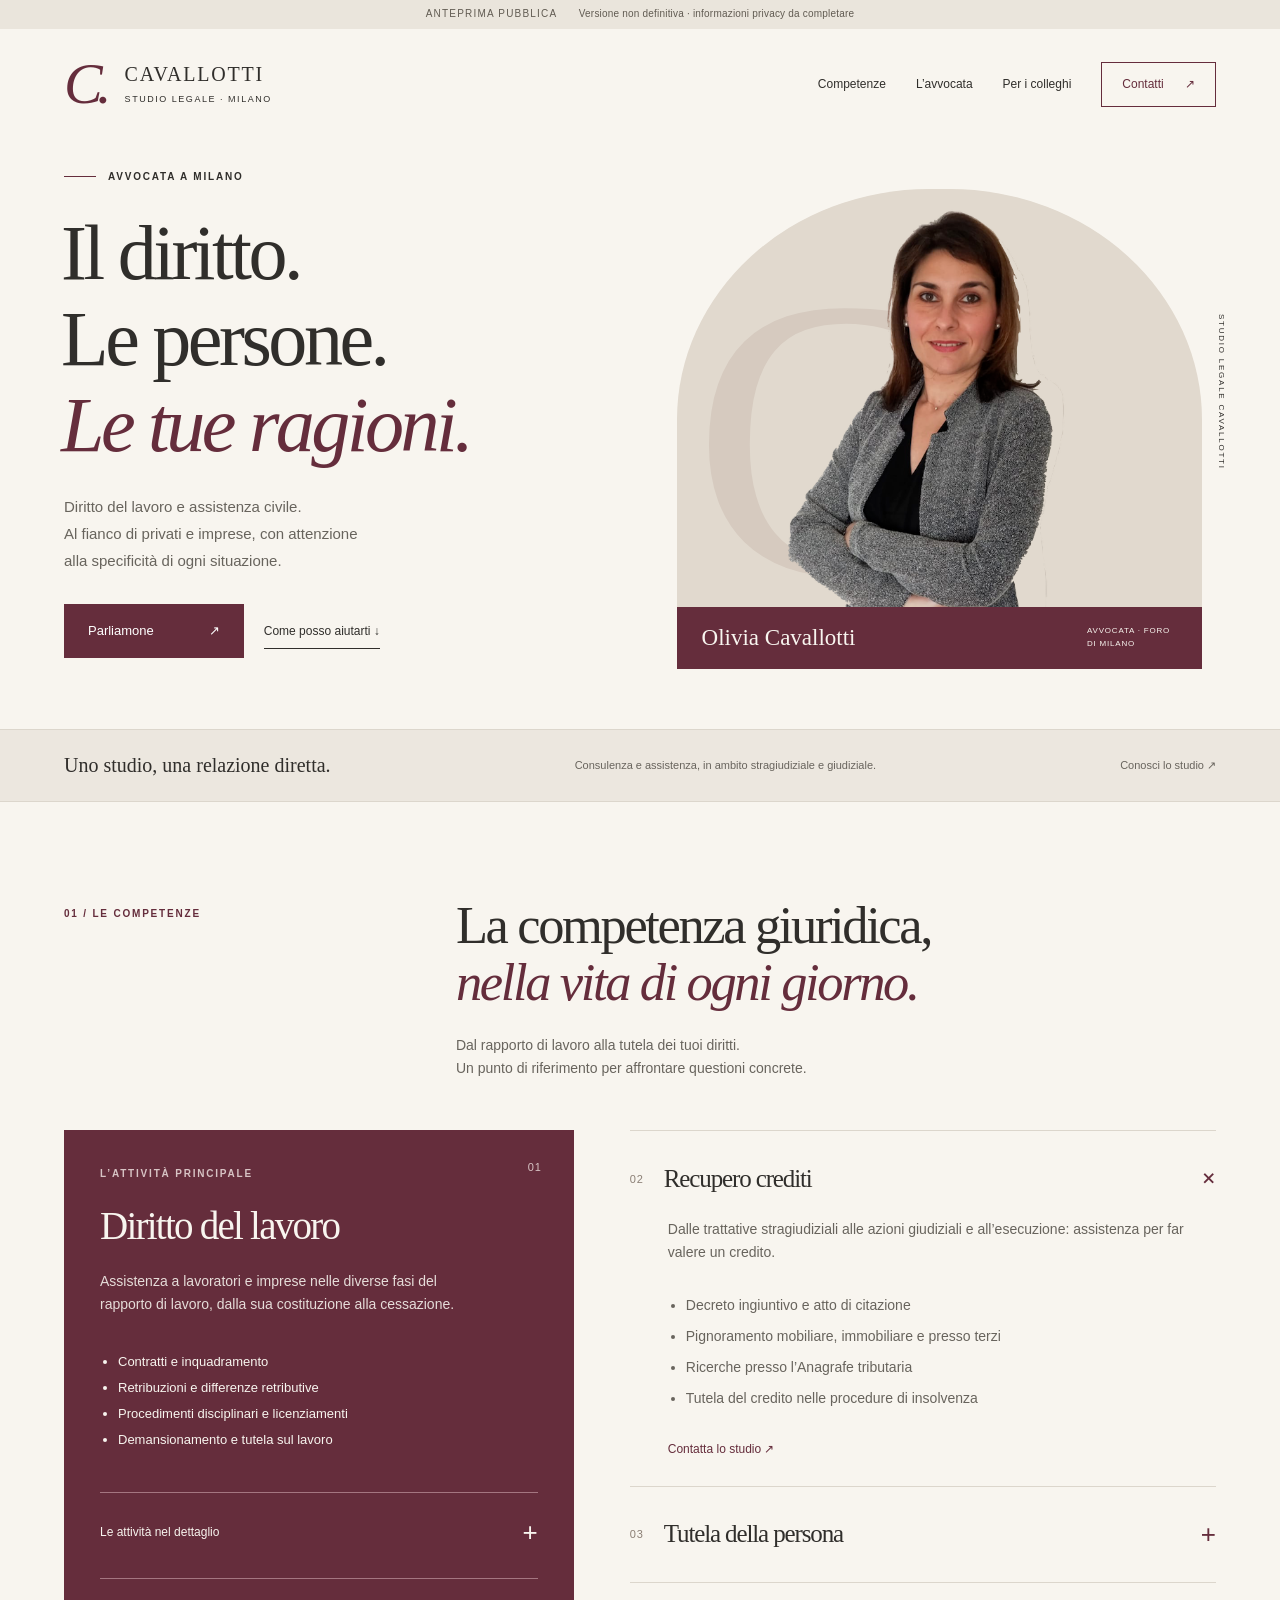
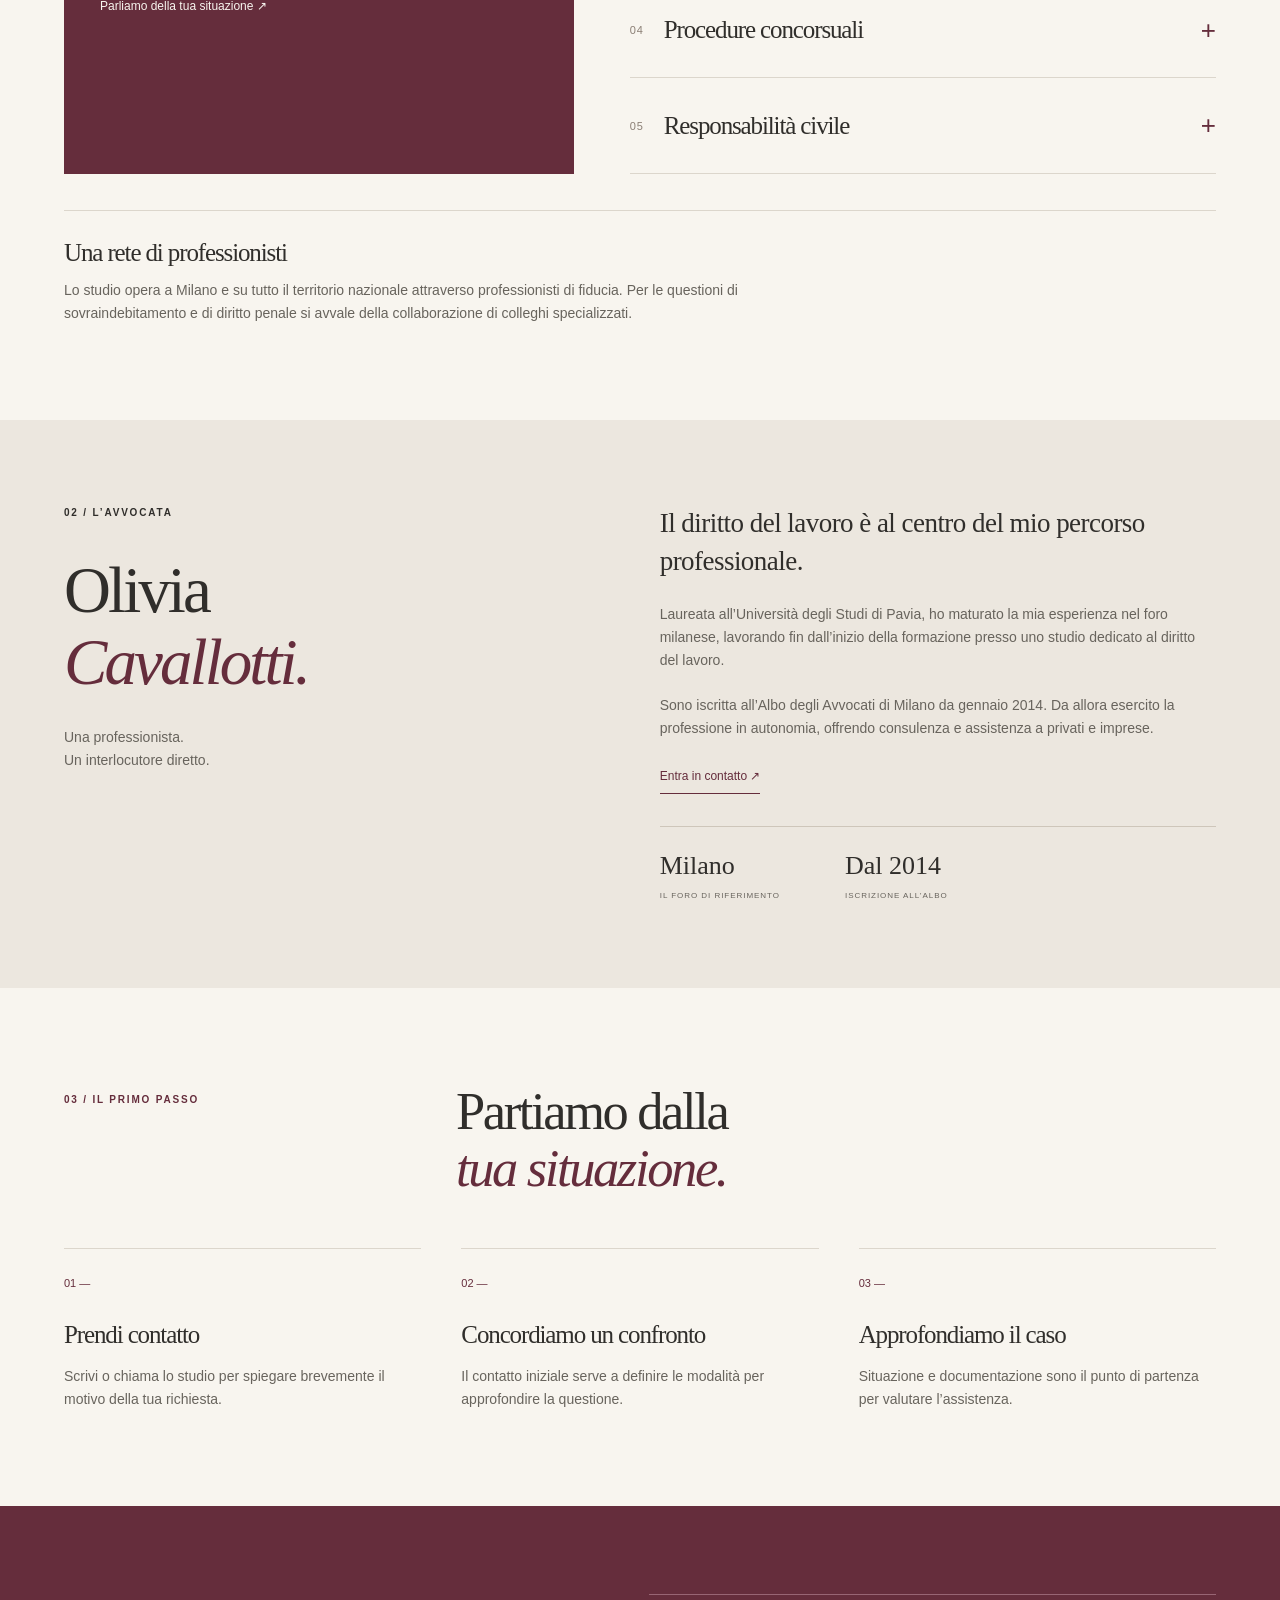
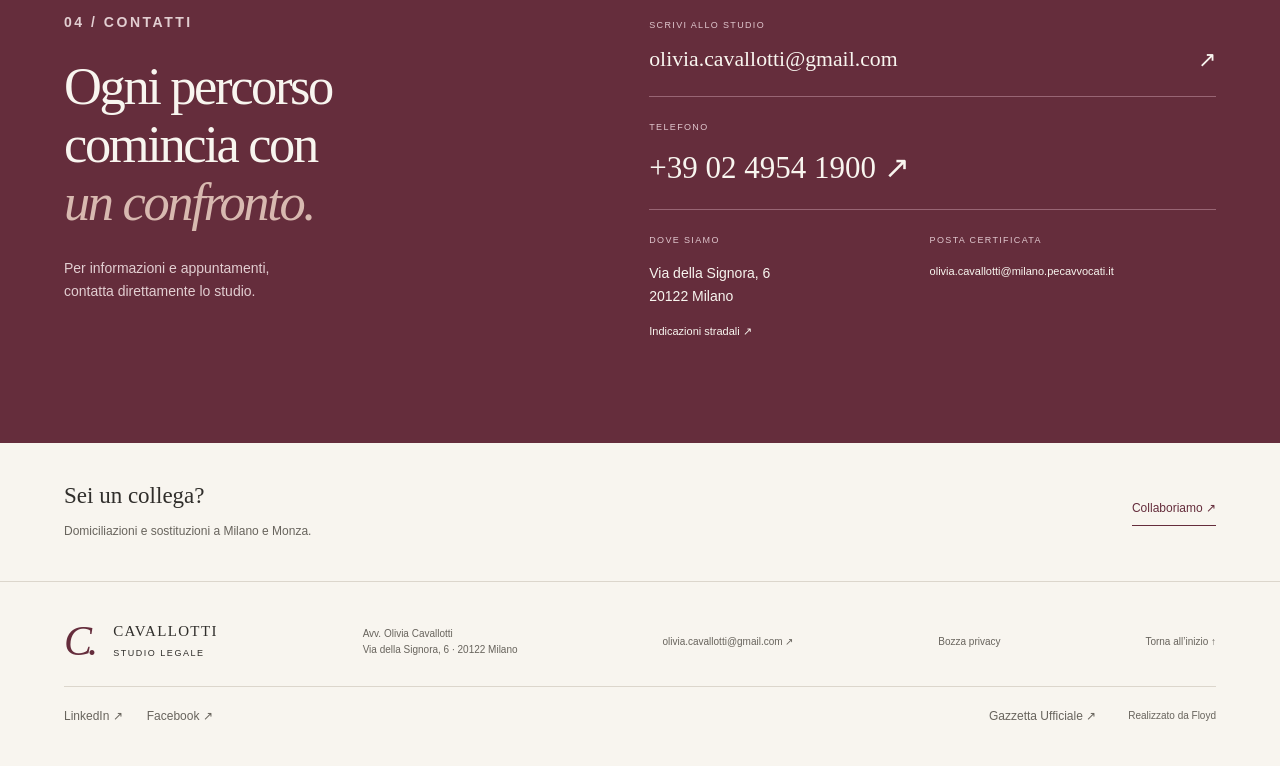
==== index.html @ f6c0e6d5 "Publish generated website preview" ====
<!doctype html><html lang="it"><head><meta charset="utf-8"><meta name="viewport" content="width=device-width, initial-scale=1"><meta name="robots" content="noindex, nofollow"><title>Olivia Cavallotti | Diritto del lavoro e assistenza civile a Milano</title><meta name="description" content="Studio Legale Cavallotti a Milano. Diritto del lavoro, recupero crediti e assistenza civile per privati e imprese."><meta name="theme-color" content="#652d3c"><link rel="stylesheet" href="assets/style.css"><script src="assets/site.js" defer></script></head><body>
<a class="skip" href="#main">Vai al contenuto</a><div class="preview">ANTEPRIMA PUBBLICA <span>Versione non definitiva · informazioni privacy da completare</span></div>
<header class="header wrap"><a class="brand" href="index.html" aria-label="Studio Legale Cavallotti — Home"><span class="brand-mark" aria-hidden="true">C.</span><span>CAVALLOTTI<small>STUDIO LEGALE · MILANO</small></span></a><button class="menu-toggle" aria-expanded="false" aria-controls="navigation" hidden>Menu <span aria-hidden="true">☰</span></button><nav id="navigation" aria-label="Menu principale"><a href="index.html#competenze">Competenze</a><a href="index.html#olivia">L’avvocata</a><a href="domiciliazioni.html" >Per i colleghi</a><a class="nav-contact" href="index.html#contatti">Contatti <span aria-hidden="true">↗</span></a></nav></header>
<main id="main"><section class="hero wrap" aria-labelledby="hero-title"><div class="hero-copy"><p class="eyebrow"><span class="rule"></span> AVVOCATA A MILANO</p><h1 id="hero-title">Il diritto.<br>Le persone.<br><em>Le tue ragioni.</em></h1><p class="hero-intro">Diritto del lavoro e assistenza civile.<br>Al fianco di privati e imprese, con attenzione<br class="desktop-break"> alla specificità di ogni situazione.</p><a class="button" href="#contatti">Parliamone <span aria-hidden="true">↗</span></a><a class="text-link hero-secondary" href="#competenze">Come posso aiutarti ↓</a></div><div class="hero-portrait"><div class="portrait-arch" aria-hidden="true"></div><span class="portrait-word" aria-hidden="true">C</span><img src="assets/olivia.png" width="594" height="683" alt="Avvocata Olivia Cavallotti" fetchpriority="high"><div class="portrait-label"><span>Olivia Cavallotti</span><small>AVVOCATA · FORO DI MILANO</small></div><span class="portrait-side" aria-hidden="true">STUDIO LEGALE CAVALLOTTI</span></div></section>
<div class="intro-strip"><div class="wrap"><span>Uno studio, una relazione diretta.</span><p>Consulenza e assistenza, in ambito stragiudiziale e giudiziale.</p><a href="#olivia">Conosci lo studio ↗</a></div></div>
<section class="section wrap" id="competenze" aria-labelledby="competence-title"><div class="section-heading"><p class="eyebrow">01 / LE COMPETENZE</p><div><h2 id="competence-title">La competenza giuridica,<br><em>nella vita di ogni giorno.</em></h2><p>Dal rapporto di lavoro alla tutela dei tuoi diritti.<br>Un punto di riferimento per affrontare questioni concrete.</p></div></div><div class="services"><article class="service featured"><span class="service-number">01</span><p class="eyebrow">L’ATTIVITÀ PRINCIPALE</p><h3>Diritto del lavoro</h3><p>Assistenza a lavoratori e imprese nelle diverse fasi del rapporto di lavoro, dalla sua costituzione alla cessazione.</p><ul><li>Contratti e inquadramento</li><li>Retribuzioni e differenze retributive</li><li>Procedimenti disciplinari e licenziamenti</li><li>Demansionamento e tutela sul lavoro</li></ul><details class="labor-detail"><summary>Le attività nel dettaglio <span class="plus" aria-hidden="true">+</span></summary><ul><li>Contratti, gestione e qualificazione del rapporto di lavoro</li><li>Riconoscimento della qualifica superiore, demansionamento e mobbing</li><li>Procedure disciplinari, dimissioni e risoluzione consensuale</li><li>Licenziamenti e trasferimenti d’azienda</li><li>Rapporti con INPS e INAIL</li><li>Recupero dei crediti di lavoro in caso di insolvenza del datore e accesso al Fondo di Garanzia INPS</li></ul></details><a href="#contatti">Parliamo della tua situazione ↗</a></article><div class="service-list"><details open><summary><span class="service-number">02</span><h3>Recupero crediti</h3><span class="plus" aria-hidden="true">+</span></summary><div class="service-detail"><p>Dalle trattative stragiudiziali alle azioni giudiziali e all’esecuzione: assistenza per far valere un credito.</p><ul><li>Decreto ingiuntivo e atto di citazione</li><li>Pignoramento mobiliare, immobiliare e presso terzi</li><li>Ricerche presso l’Anagrafe tributaria</li><li>Tutela del credito nelle procedure di insolvenza</li></ul><a href="#contatti">Contatta lo studio ↗</a></div></details><details><summary><span class="service-number">03</span><h3>Tutela della persona</h3><span class="plus" aria-hidden="true">+</span></summary><div class="service-detail"><p>Assistenza nelle procedure di amministrazione di sostegno, tutela e curatela, con attenzione alle esigenze della persona.</p><a href="#contatti">Contatta lo studio ↗</a></div></details><details><summary><span class="service-number">04</span><h3>Procedure concorsuali</h3><span class="plus" aria-hidden="true">+</span></summary><div class="service-detail"><p>Assistenza ai creditori nelle istanze di apertura delle procedure concorsuali e nella presentazione delle domande di ammissione al passivo.</p><a href="#contatti">Contatta lo studio ↗</a></div></details><details><summary><span class="service-number">05</span><h3>Responsabilità civile</h3><span class="plus" aria-hidden="true">+</span></summary><div class="service-detail"><p>Consulenza e assistenza nelle richieste di risarcimento del danno e nella tutela dei diritti in ambito civile.</p><a href="#contatti">Contatta lo studio ↗</a></div></details></div></div><div class="professional-network"><h3>Una rete di professionisti</h3><p>Lo studio opera a Milano e su tutto il territorio nazionale attraverso professionisti di fiducia. Per le questioni di sovraindebitamento e di diritto penale si avvale della collaborazione di colleghi specializzati.</p></div></section>
<section class="about" id="olivia" aria-labelledby="about-title"><div class="wrap about-grid"><div><p class="eyebrow">02 / L’AVVOCATA</p><h2 id="about-title">Olivia<br><em>Cavallotti.</em></h2><p class="about-caption">Una professionista.<br>Un interlocutore diretto.</p></div><div class="bio"><p class="lead">Il diritto del lavoro è al centro del mio percorso professionale.</p><p>Laureata all’Università degli Studi di Pavia, ho maturato la mia esperienza nel foro milanese, lavorando fin dall’inizio della formazione presso uno studio dedicato al diritto del lavoro.</p><p>Sono iscritta all’Albo degli Avvocati di Milano da gennaio 2014. Da allora esercito la professione in autonomia, offrendo consulenza e assistenza a privati e imprese.</p><a class="text-link" href="#contatti">Entra in contatto ↗</a><div class="bio-facts"><span>Milano<small>IL FORO DI RIFERIMENTO</small></span><span>Dal 2014<small>ISCRIZIONE ALL’ALBO</small></span></div></div></div></section>
<section class="section wrap" aria-labelledby="approach-title"><div class="section-heading"><p class="eyebrow">03 / IL PRIMO PASSO</p><h2 id="approach-title">Partiamo dalla<br><em>tua situazione.</em></h2></div><div class="steps"><article><span>01 —</span><h3>Prendi contatto</h3><p>Scrivi o chiama lo studio per spiegare brevemente il motivo della tua richiesta.</p></article><article><span>02 —</span><h3>Concordiamo un confronto</h3><p>Il contatto iniziale serve a definire le modalità per approfondire la questione.</p></article><article><span>03 —</span><h3>Approfondiamo il caso</h3><p>Situazione e documentazione sono il punto di partenza per valutare l’assistenza.</p></article></div></section>
<section class="contact" id="contatti" aria-labelledby="contact-title"><div class="wrap contact-grid"><div><p class="eyebrow">04 / CONTATTI</p><h2 id="contact-title">Ogni percorso<br>comincia con<br><em>un confronto.</em></h2><p>Per informazioni e appuntamenti,<br>contatta direttamente lo studio.</p></div><div class="contact-details"><div><span class="contact-label">SCRIVI ALLO STUDIO</span><a class="email-link" href="mailto:olivia.cavallotti@gmail.com">olivia.cavallotti@gmail.com <span aria-hidden="true">↗</span></a></div><div><span class="contact-label">TELEFONO</span><a class="phone-link" href="tel:+390249541900">+39 02 4954 1900 ↗</a></div><div class="contact-bottom"><div><span class="contact-label">DOVE SIAMO</span><address>Via della Signora, 6<br>20122 Milano</address><a href="https://www.google.com/maps/search/?api=1&amp;query=Via+della+Signora+6+Milano" target="_blank" rel="noopener noreferrer">Indicazioni stradali ↗</a></div><div><span class="contact-label">POSTA CERTIFICATA</span><a class="pec" href="mailto:olivia.cavallotti@milano.pecavvocati.it">olivia.cavallotti@milano.pecavvocati.it</a></div></div></div></div></section>
<aside class="colleague wrap"><p>Sei un collega?<br><span>Domiciliazioni e sostituzioni a Milano e Monza.</span></p><a class="text-link" href="domiciliazioni.html">Collaboriamo ↗</a></aside>
</main><footer class="footer wrap"><a class="brand" href="index.html"><span class="brand-mark" aria-hidden="true">C.</span><span>CAVALLOTTI<small>STUDIO LEGALE</small></span></a><p>Avv. Olivia Cavallotti<br>Via della Signora, 6 · 20122 Milano</p><a href="mailto:olivia.cavallotti@gmail.com">olivia.cavallotti@gmail.com ↗</a><a href="privacy.html">Bozza privacy</a><a href="#main">Torna all’inizio ↑</a><div class="footer-links"><nav aria-label="Social dello studio"><a href="https://www.linkedin.com/in/olivia-cavallotti-458b9453/" target="_blank" rel="noopener noreferrer">LinkedIn ↗</a><a href="https://www.facebook.com/Studio-Legale-Cavallotti-107336581391763/?view_public_for=107336581391763" target="_blank" rel="noopener noreferrer">Facebook ↗</a></nav><a href="https://www.gazzettaufficiale.it/" target="_blank" rel="noopener noreferrer">Gazzetta Ufficiale ↗</a><span class="site-credit">Realizzato da Floyd</span></div></footer></body></html>
---- assets/style.css ----
:root{
  --paper:#f8f5ef;
  --ink:#302e2b;
  --muted:#68645d;
  --wine:#652d3c;
  --line:#dcd6cc;
  --serif:Georgia,'Times New Roman',serif
}
*{
  box-sizing:border-box
}
html{
  scroll-behavior:smooth;
  scroll-padding-top:26px
}
body{
  margin:0;
  background:var(--paper);
  color:var(--ink);
  font:16px/1.65 -apple-system,BlinkMacSystemFont,'Segoe UI',sans-serif
}
a{
  color:inherit;
  text-decoration:none
}
button{
  font:inherit
}
a,button,summary{
  -webkit-tap-highlight-color:transparent
}
a:focus-visible,button:focus-visible,summary:focus-visible{
  outline:3px solid #a56723;
  outline-offset:6px
}
a:hover{
  text-decoration:underline;
  text-underline-offset:5px
}
h1,h2,h3,p{
  margin:0
}
h1,h2,h3{
  font-family:var(--serif);
  font-weight:400;
  line-height:1.1;
  letter-spacing:-.045em
}
h1{
  font-size:clamp(58px,6.1vw,88px)
}
h2{
  font-size:clamp(38px,4.1vw,58px)
}
h3{
  font-size:29px
}
em{
  font-weight:400;
  color:var(--wine)
}
img{
  max-width:100%;
  display:block
}
.wrap{
  max-width:1280px;
  margin:auto;
  padding-inline:64px
}
.preview{
  padding:6px 24px;
  background:#eae5dc;
  font-size:10px;
  letter-spacing:.12em;
  text-align:center;
  color:#615b52
}
.preview span{
  letter-spacing:.02em;
  margin-left:18px
}
.header{
  display:flex;
  align-items:center;
  justify-content:space-between;
  min-height:112px;
  gap:24px
}
.brand{
  display:flex;
  align-items:center;
  gap:12px;
  font-family:var(--serif);
  letter-spacing:.09em;
  font-size:20px;
  line-height:1.2
}
.brand small{
  display:block;
  font:9px/1.8 -apple-system,BlinkMacSystemFont,'Segoe UI',sans-serif;
  letter-spacing:.17em;
  margin-top:5px
}
.brand-mark{
  font:italic 58px/.9 var(--serif);
  color:var(--wine);
  letter-spacing:-.1em;
  margin-right:7px
}
.header nav{
  display:flex;
  gap:30px;
  align-items:center;
  font-size:12px
}
.nav-contact{
  padding:12px 20px;
  border:1px solid var(--wine);
  color:var(--wine)
}
.nav-contact span{
  margin-left:18px
}
.menu-toggle{
  display:none
}
.skip{
  position:absolute;
  top:-100px;
  left:20px;
  z-index:20;
  padding:12px;
  background:white
}
.skip:focus{
  top:10px
}
.hero{
  display:grid;
  grid-template-columns:1.08fr 1fr;
  gap:30px;
  align-items:center;
  padding-top:18px;
  padding-bottom:60px
}
.eyebrow{
  font-size:10px;
  letter-spacing:.18em;
  line-height:1.5;
  font-weight:600
}
.hero-copy>.eyebrow{
  display:flex;
  align-items:center;
  gap:12px;
  margin-bottom:26px
}
.rule{
  width:32px;
  height:1px;
  background:var(--wine)
}
.hero h1{
  margin-left:-3px
}
.hero-intro{
  margin-top:25px;
  font-size:15px;
  line-height:1.8;
  color:var(--muted)
}
.button{
  display:inline-flex;
  gap:55px;
  align-items:center;
  background:var(--wine);
  color:white;
  padding:16px 24px;
  font-size:13px;
  margin-top:30px;
  transition:background .2s
}
.button:hover{
  background:#4b2030;
  text-decoration:none
}
.text-link{
  font-size:12px;
  border-bottom:1px solid currentColor;
  padding-bottom:6px;
  display:inline-flex;
  gap:18px;
  align-items:center
}
.hero-secondary{
  margin-left:20px
}
.hero-portrait{
  position:relative;
  align-self:end;
  height:510px;
  isolation:isolate;
  display:flex;
  align-items:flex-end;
  justify-content:center;
  margin-right:14px
}
.portrait-arch{
  position:absolute;
  inset:30px 0 0;
  border-radius:48% 48% 0 0;
  background:#e1d9ce;
  z-index:-2
}
.portrait-word{
  position:absolute;
  font:400 400px/1 var(--serif);
  color:#c9b9ae;
  left:16px;
  top:80px;
  z-index:-1;
  opacity:.45
}
.hero-portrait img{
  height:480px;
  width:auto;
  max-width:100%;
  object-fit:contain;
  object-position:bottom
}
.portrait-label{
  position:absolute;
  bottom:0;
  left:0;
  right:0;
  background:var(--wine);
  color:var(--paper);
  padding:18px 25px;
  display:flex;
  justify-content:space-between;
  align-items:center;
  gap:16px
}
.portrait-label>span{
  font:23px var(--serif)
}
.portrait-label small{
  font-size:8px;
  letter-spacing:.1em;
  max-width:90px;
  line-height:1.6
}
.portrait-side{
  position:absolute;
  right:-26px;
  writing-mode:vertical-rl;
  font-size:8px;
  letter-spacing:.22em;
  top:155px
}
.intro-strip{
  background:#ece7df;
  border-block:1px solid var(--line)
}
.intro-strip>.wrap{
  display:flex;
  justify-content:space-between;
  gap:24px;
  align-items:center;
  padding-block:24px
}
.intro-strip span{
  font:20px var(--serif)
}
.intro-strip p,.intro-strip a{
  font-size:11px;
  color:var(--muted)
}
.section{
  padding-block:95px
}
.section-heading{
  display:grid;
  grid-template-columns:1fr 2.1fr;
  gap:30px;
  margin-bottom:50px
}
.section-heading .eyebrow{
  padding-top:9px;
  color:var(--wine)
}
.section-heading p:not(.eyebrow){
  margin-top:22px;
  font-size:14px;
  color:var(--muted)
}
.services{
  display:grid;
  grid-template-columns:1fr 1.15fr;
  gap:56px
}
.featured{
  background:var(--wine);
  color:var(--paper);
  padding:36px;
  position:relative
}
.service-number{
  font-size:11px;
  letter-spacing:.08em;
  color:#8b7f75
}
.featured>.service-number{
  position:absolute;
  right:32px;
  top:28px;
  color:#d7c3c4
}
.featured .eyebrow{
  color:#d7c3c4;
  margin-bottom:24px
}
.featured h3{
  font-size:39px
}
.featured p:not(.eyebrow){
  font-size:14px;
  opacity:.88;
  margin-top:22px;
  max-width:360px
}
.featured ul{
  padding:20px 0 26px 18px;
  font-size:13px;
  line-height:2
}
.featured a{
  border-top:1px solid #a47681;
  display:flex;
  justify-content:space-between;
  padding-top:18px;
  font-size:12px
}
.service-list details{
  border-top:1px solid var(--line);
  padding-block:26px
}
.service-list details:last-child{
  border-bottom:1px solid var(--line)
}
summary{
  display:flex;
  align-items:center;
  gap:20px;
  cursor:pointer;
  list-style:none
}
summary::-webkit-details-marker{
  display:none
}
summary h3{
  font-size:25px;
  flex:1
}
.plus{
  font-size:26px;
  color:var(--wine);
  font-weight:300
}
details[open] .plus{
  transform:rotate(45deg)
}
.service-detail{
  padding-left:38px;
  padding-top:18px;
  font-size:14px;
  color:var(--muted)
}
.service-detail a{
  display:inline-block;
  margin-top:15px;
  font-size:12px;
  color:var(--wine)
}
.about{
  background:#ece7df;
  padding-block:85px
}
.about-grid{
  display:grid;
  grid-template-columns:1fr 1.1fr;
  gap:90px
}
.about h2{
  font-size:65px;
  margin-top:35px
}
.about-caption{
  margin-top:28px;
  color:var(--muted);
  font-size:14px
}
.bio .lead{
  font:27px/1.4 var(--serif);
  letter-spacing:-.02em;
  color:var(--ink)
}
.bio>p{
  font-size:14px;
  color:var(--muted);
  margin-bottom:22px
}
.bio .text-link{
  color:var(--wine);
  margin-top:5px
}
.bio-facts{
  display:flex;
  gap:65px;
  border-top:1px solid #cec6ba;
  margin-top:32px;
  padding-top:24px
}
.bio-facts>span{
  font:26px var(--serif)
}
.bio-facts small{
  font:8px/1.6 -apple-system,BlinkMacSystemFont,'Segoe UI',sans-serif;
  display:block;
  letter-spacing:.12em;
  margin-top:9px;
  color:var(--muted)
}
.steps{
  display:grid;
  grid-template-columns:repeat(3,1fr);
  gap:40px
}
.steps article{
  border-top:1px solid var(--line);
  padding-top:20px
}
.steps article>span{
  font-size:11px;
  color:var(--wine)
}
.steps h3{
  font-size:25px;
  margin-top:25px
}
.steps p{
  font-size:14px;
  color:var(--muted);
  margin-top:17px
}
.contact{
  background:var(--wine);
  color:var(--paper);
  padding-block:80px
}
.contact-grid{
  display:grid;
  grid-template-columns:1fr 1.1fr;
  gap:70px
}
.contact h2{
  margin-top:25px;
  font-size:clamp(36px,4.1vw,55px)
}
.contact em{
  color:#d8b9b0
}
.contact p{
  font-size:14px;
  color:#e2ced1;
  margin-top:26px;
  max-width:440px
}
.contact-details{
  padding-top:8px;
  min-width:0
}
.contact-details>div{
  border-top:1px solid #986574;
  padding-block:23px
}
.contact-label{
  font-size:9px;
  letter-spacing:.15em;
  color:#e0c7ce;
  display:block;
  margin-bottom:14px
}
.email-link{
  font:clamp(17px,1.7vw,24px) var(--serif);
  display:flex;
  justify-content:space-between;
  gap:16px;
  overflow-wrap:anywhere
}
.phone-link{
  font:31px var(--serif);
  display:flex;
  justify-content:space-between
}
.contact-bottom{
  display:grid;
  grid-template-columns:1fr 1.1fr;
  gap:20px
}
.contact-bottom address{
  font-style:normal;
  font-size:14px
}
.contact-bottom a{
  font-size:11px;
  display:block;
  margin-top:14px
}
.pec{
  overflow-wrap:anywhere
}
.colleague{
  display:flex;
  justify-content:space-between;
  align-items:center;
  gap:25px;
  padding-block:37px;
  border-bottom:1px solid var(--line)
}
.colleague p{
  font:23px/1.4 var(--serif)
}
.colleague p span{
  font:12px/1.7 -apple-system,BlinkMacSystemFont,'Segoe UI',sans-serif;
  color:var(--muted)
}
.colleague a{
  color:var(--wine)
}
.footer{
  padding-block:40px;
  display:flex;
  align-items:center;
  justify-content:space-between;
  gap:24px
}
.footer .brand{
  font-size:15px
}
.footer .brand-mark{
  font-size:42px
}
.footer p,.footer>a:not(.brand){
  font-size:10px;
  color:var(--muted)
}
.footer>a{
  overflow-wrap:anywhere
}
.colleagues-hero{
  padding-block:55px 85px
}
.back-link{
  display:inline-block;
  font-size:12px;
  color:var(--muted);
  margin-bottom:45px
}
.colleagues-hero .eyebrow{
  margin-bottom:25px;
  color:var(--wine)
}
.colleagues-hero .lead{
  font-size:18px;
  color:var(--muted);
  margin-top:28px
}
.colleagues-hero+.section{
  background:#ece7df;
  max-width:none;
  padding-inline:max(64px,calc((100vw - 1152px)/2))
}
@media(min-width:1500px){
  .hero-portrait{
    height:540px
  }
  .hero-portrait img{
    height:510px
  }
}
@media(max-width:1050px){
  .wrap{
    padding-inline:36px
  }
  .header nav{
    gap:18px
  }
  .hero{
    gap:22px
  }
  .hero-portrait{
    height:450px
  }
  .hero-portrait img{
    height:420px
  }
  .hero-secondary{
    display:table;
    margin:20px 0 0
  }
  .portrait-label{
    padding:16px
  }
  .portrait-label>span{
    font-size:20px
  }
  .services{
    gap:30px
  }
  .about-grid,.contact-grid{
    gap:40px
  }
  .footer{
    flex-wrap:wrap
  }
  .intro-strip p{
    max-width:230px
  }
  .colleagues-hero+.section{
    padding-inline:36px
  }
}
@media(max-width:760px){
  .wrap{
    padding-inline:24px
  }
  .preview{
    font-size:8px;
    padding-inline:10px
  }
  .preview span{
    margin-left:8px;
    font-size:8px
  }
  .header{
    min-height:90px;
    position:relative;
    flex-wrap:wrap;
    padding-block:19px
  }
  .brand{
    font-size:17px
  }
  .brand-mark{
    font-size:46px
  }
  .brand small{
    font-size:8px
  }
  .menu-toggle:not([hidden]){
    display:flex;
    gap:13px;
    border:0;
    background:none;
    padding:10px 0 10px 15px;
    font-size:12px;
    color:var(--ink)
  }
  .header nav{
    width:100%;
    flex-wrap:wrap;
    padding-block:15px
  }
  .header nav.enhanced{
    display:none
  }
  .header nav.is-open{
    display:flex;
    flex-direction:column;
    align-items:stretch;
    gap:0
  }
  .header nav a{
    padding:14px 0;
    border-bottom:1px solid var(--line)
  }
  .header nav .nav-contact{
    border:none
  }
  .hero{
    grid-template-columns:1fr;
    padding-top:22px;
    padding-bottom:38px;
    gap:35px
  }
  .hero h1{
    font-size:62px;
    line-height:1.04
  }
  .hero-copy>.eyebrow{
    margin-bottom:22px
  }
  .hero-intro{
    font-size:14px;
    margin-top:23px
  }
  .button{
    padding:15px 22px;
    gap:38px;
    margin-top:25px
  }
  .hero-secondary{
    display:inline-flex;
    margin:0 0 0 16px;
    font-size:10px;
    gap:8px
  }
  .hero-portrait{
    height:365px;
    margin:0 18px 0 0;
    max-width:420px;
    width:calc(100% - 18px);
    justify-self:center
  }
  .hero-portrait img{
    height:355px
  }
  .portrait-arch{
    inset:5px 0 0
  }
  .portrait-word{
    font-size:280px;
    top:55px
  }
  .portrait-label{
    padding:14px 20px
  }
  .portrait-side{
    right:-21px;
    top:100px
  }
  .intro-strip>.wrap{
    align-items:flex-start;
    flex-wrap:wrap;
    gap:12px;
    padding-block:22px
  }
  .intro-strip span{
    font-size:20px;
    width:100%
  }
  .intro-strip p{
    max-width:100%;
    font-size:11px;
    flex:1
  }
  .intro-strip a{
    font-size:10px
  }
  .section{
    padding-block:60px
  }
  .section-heading{
    grid-template-columns:1fr;
    gap:22px;
    margin-bottom:35px
  }
  .section-heading h2{
    font-size:38px
  }
  .section-heading p:not(.eyebrow){
    font-size:13px;
    margin-top:18px
  }
  .services{
    grid-template-columns:1fr;
    gap:32px
  }
  .featured{
    padding:30px
  }
  .featured h3{
    font-size:36px
  }
  .service-list details{
    padding-block:23px
  }
  summary h3{
    font-size:24px
  }
  .about{
    padding-block:60px
  }
  .about-grid{
    grid-template-columns:1fr;
    gap:35px
  }
  .about h2{
    font-size:56px;
    margin-top:23px
  }
  .about-caption{
    margin-top:18px
  }
  .bio .lead{
    font-size:25px
  }
  .steps{
    grid-template-columns:1fr;
    gap:30px
  }
  .steps h3{
    margin-top:15px
  }
  .steps p{
    margin-top:12px
  }
  .contact{
    padding-block:55px
  }
  .contact-grid{
    grid-template-columns:1fr;
    gap:35px
  }
  .contact h2{
    font-size:46px
  }
  .contact-bottom{
    grid-template-columns:1fr;
    gap:25px
  }
  .email-link{
    font-size:20px
  }
  .phone-link{
    font-size:29px
  }
  .colleague{
    align-items:flex-start;
    flex-direction:column;
    gap:20px;
    padding-block:30px
  }
  .footer{
    display:grid;
    grid-template-columns:1fr;
    gap:20px;
    padding-block:30px
  }
  .footer p,.footer>a:not(.brand){
    font-size:12px
  }
  .colleagues-hero{
    padding-block:25px 55px
  }
  .colleagues-hero h1{
    font-size:49px
  }
  .colleagues-hero .lead{
    font-size:16px
  }
  .colleagues-hero+.section{
    padding-inline:24px
  }
  .back-link{
    margin-bottom:35px
  }
}
@media(max-width:360px){
  .wrap{
    padding-inline:20px
  }
  .hero h1{
    font-size:53px
  }
  .hero-secondary{
    display:table;
    margin:18px 0 0
  }
  .hero-portrait{
    height:325px
  }
  .hero-portrait img{
    height:315px
  }
  .portrait-label>span{
    font-size:18px
  }
  .contact h2{
    font-size:39px
  }
  .email-link{
    font-size:18px
  }
  .preview span{
    display:none
  }
  .colleagues-hero h1{
    font-size:42px
  }
}
@media(prefers-reduced-motion:reduce){
  html{
    scroll-behavior:auto
  }
  *{
    transition:none!important
  }
}
.legal { max-width: 1040px; }
.legal h1 { font-size: clamp(38px, 5vw, 64px); margin: 25px 0 45px; }
.legal h2 { font-size: 26px; margin: 32px 0 15px; letter-spacing: -.02em; }
.legal p:not(.eyebrow) { font-size: 15px; margin-bottom: 15px; overflow-wrap: anywhere; }
.legal a { text-decoration: underline; }
.legal-end { border-top: 1px solid var(--line); padding-top: 24px; }

.legal-vat { font-size: 10px; color: var(--muted); }
.footer { flex-wrap: wrap; }

/* Details retain the compact services layout; external links load only on click. */
.labor-detail { border-top: 1px solid #a47681; margin-bottom: 24px; padding-top: 18px; }
.labor-detail summary { justify-content: space-between; font-size: 12px; }
.labor-detail .plus { color: var(--paper); }
.labor-detail ul { padding-bottom: 0; line-height: 1.7; }
.labor-detail li + li, .service-detail li + li { margin-top: 8px; }
.service-detail ul { padding: 16px 0 0 18px; }
.professional-network { margin-top: 36px; border-top: 1px solid var(--line); padding-top: 28px; }
.professional-network h3 { font-size: 25px; margin-bottom: 12px; }
.professional-network p { max-width: 760px; font-size: 14px; color: var(--muted); }
.footer-links { flex-basis: 100%; display: flex; flex-wrap: wrap; align-items: center; gap: 18px 32px; border-top: 1px solid var(--line); padding-top: 20px; font-size: 12px; color: var(--muted); }
.footer-links nav { display: flex; gap: 24px; }
.footer-links > a { margin-left: auto; }

.site-credit { font-size: 10px; }
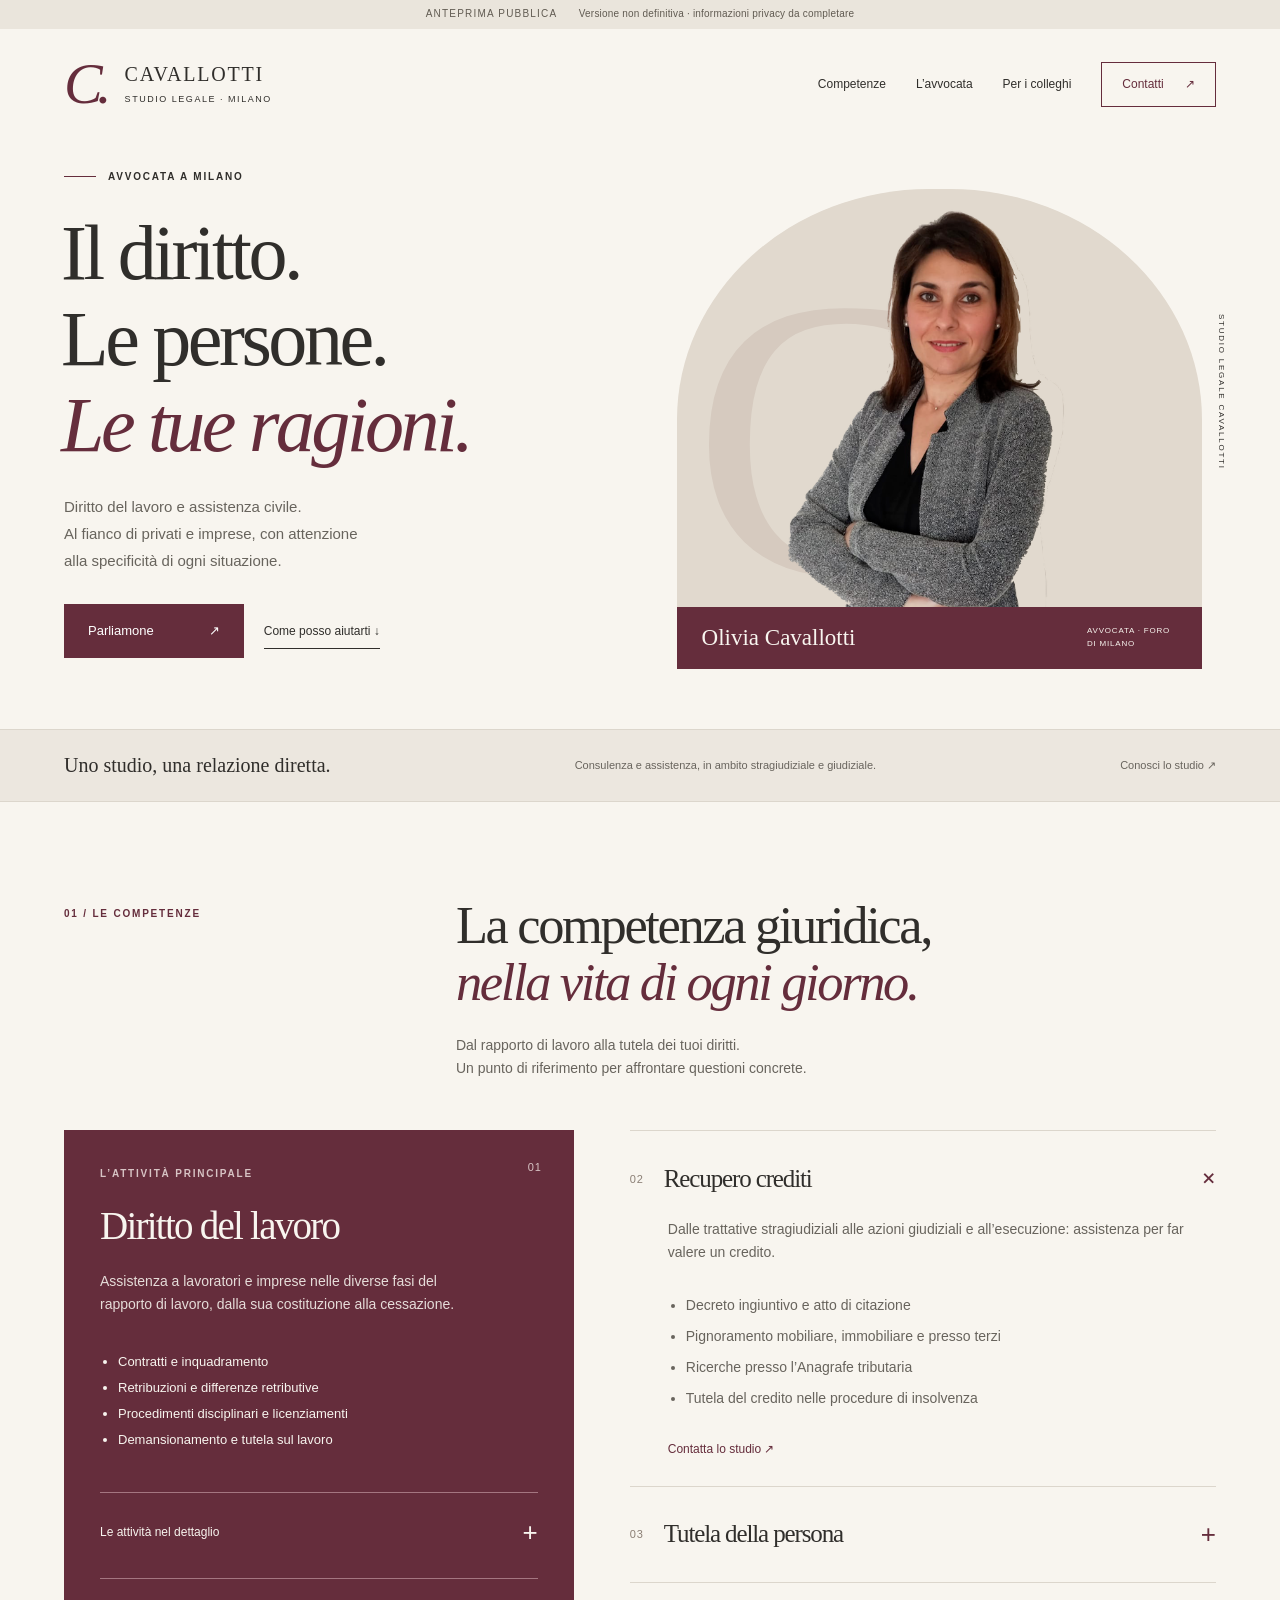
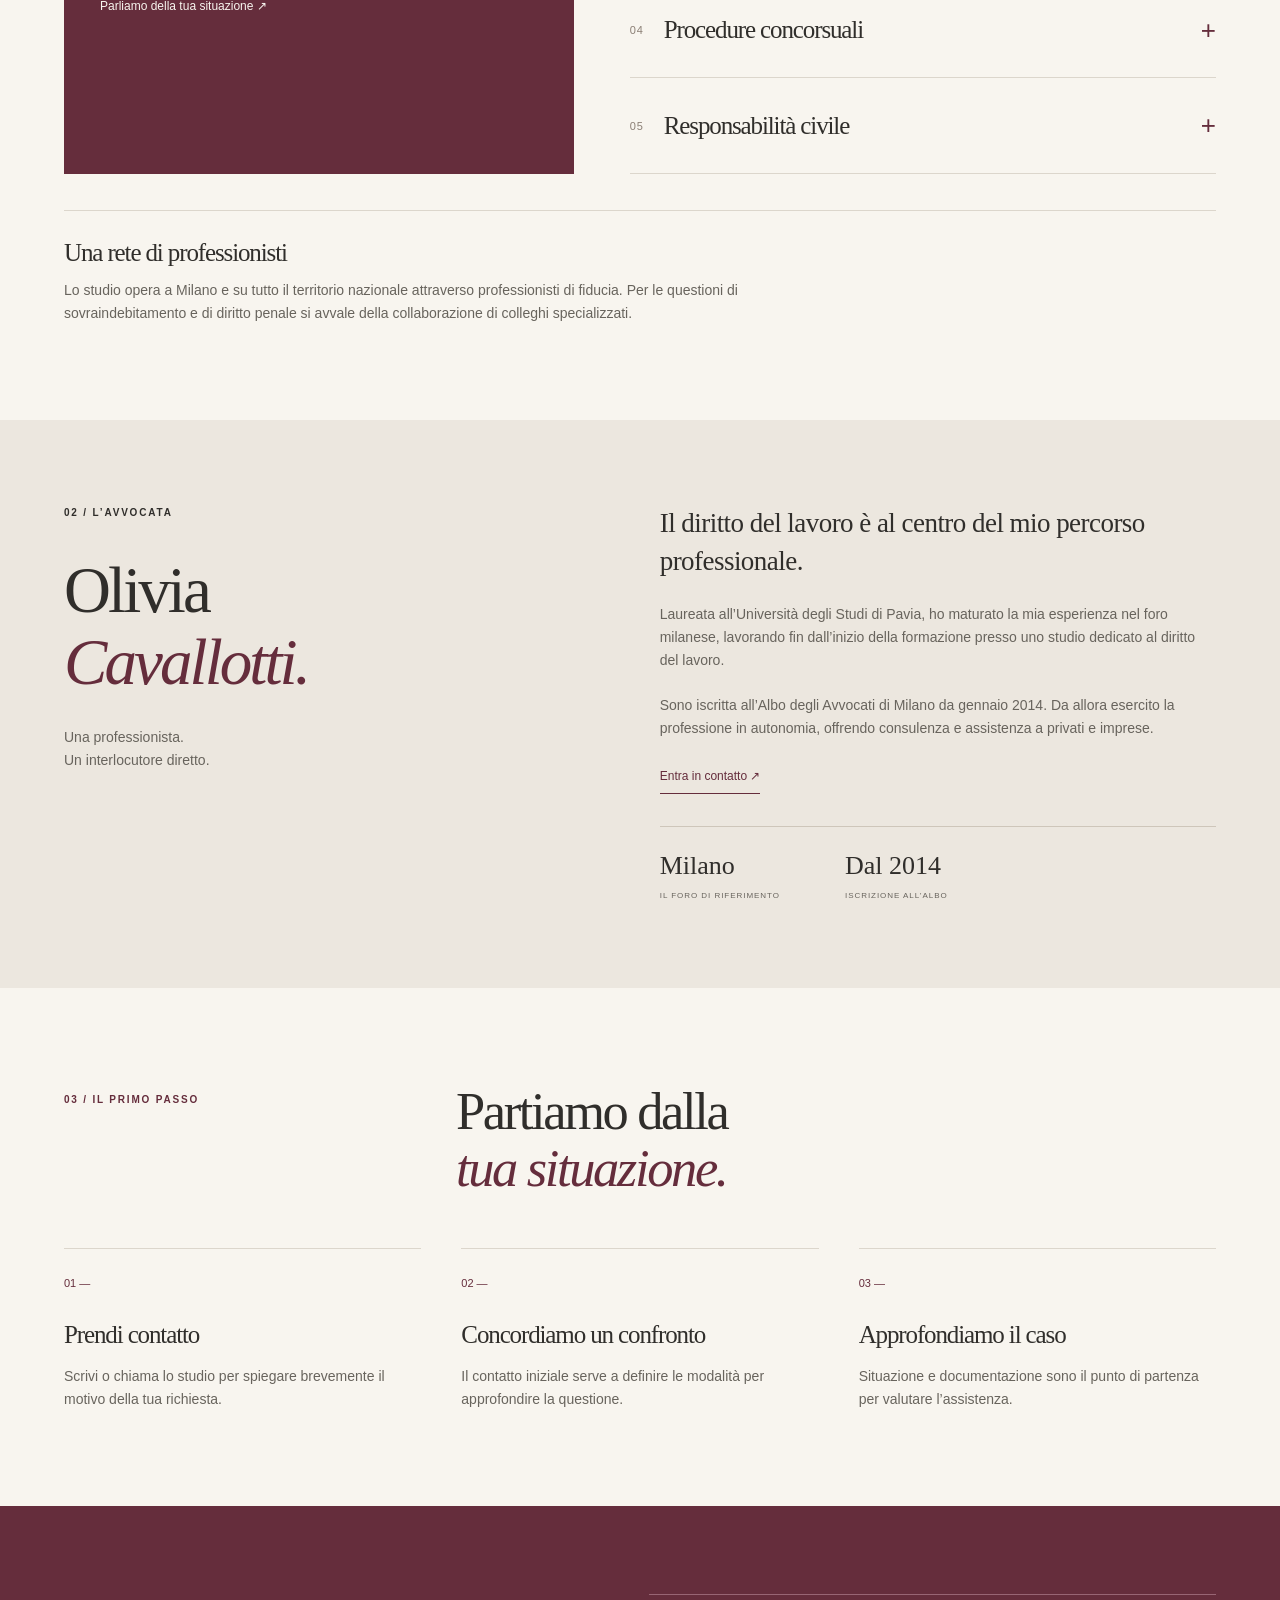
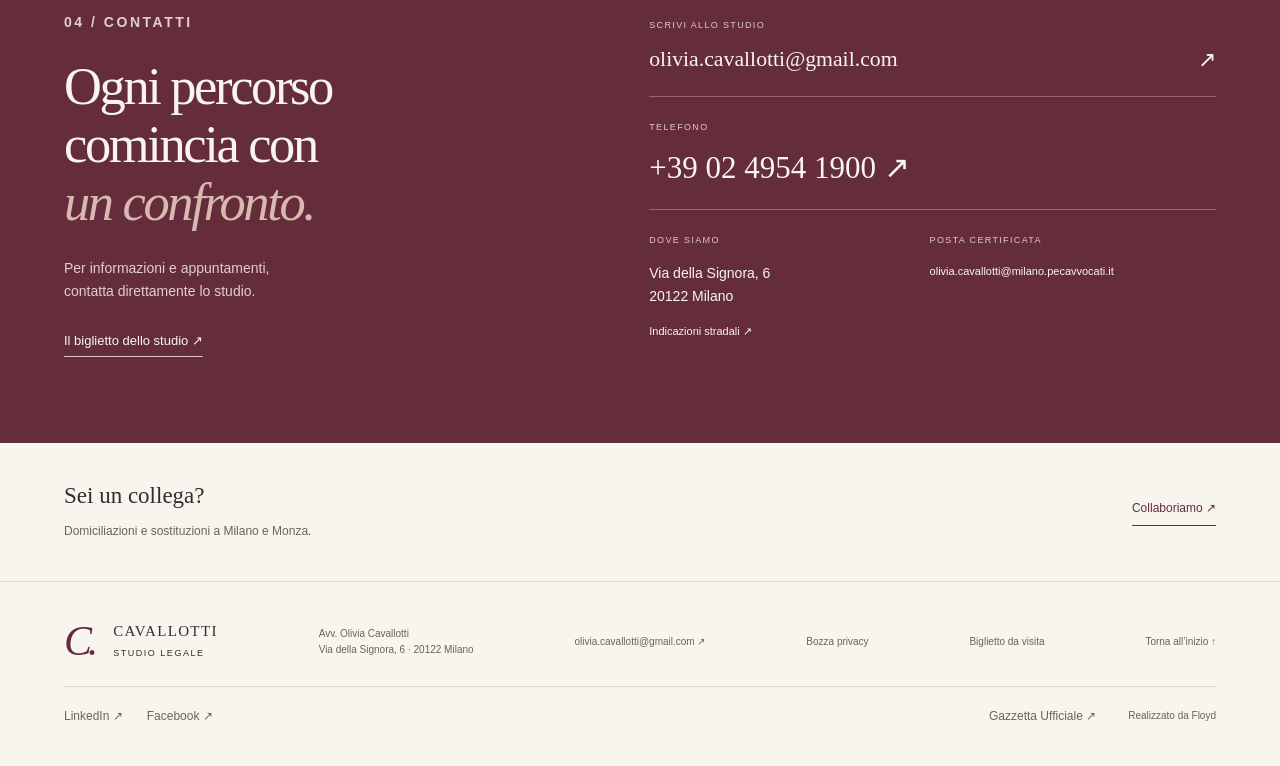
==== commit 4c9f53dc: "Publish business card preview from source 2074c72" ====
--- a/index.html
+++ b/index.html
@@ -6,6 +6,6 @@
 <section class="section wrap" id="competenze" aria-labelledby="competence-title"><div class="section-heading"><p class="eyebrow">01 / LE COMPETENZE</p><div><h2 id="competence-title">La competenza giuridica,<br><em>nella vita di ogni giorno.</em></h2><p>Dal rapporto di lavoro alla tutela dei tuoi diritti.<br>Un punto di riferimento per affrontare questioni concrete.</p></div></div><div class="services"><article class="service featured"><span class="service-number">01</span><p class="eyebrow">L’ATTIVITÀ PRINCIPALE</p><h3>Diritto del lavoro</h3><p>Assistenza a lavoratori e imprese nelle diverse fasi del rapporto di lavoro, dalla sua costituzione alla cessazione.</p><ul><li>Contratti e inquadramento</li><li>Retribuzioni e differenze retributive</li><li>Procedimenti disciplinari e licenziamenti</li><li>Demansionamento e tutela sul lavoro</li></ul><details class="labor-detail"><summary>Le attività nel dettaglio <span class="plus" aria-hidden="true">+</span></summary><ul><li>Contratti, gestione e qualificazione del rapporto di lavoro</li><li>Riconoscimento della qualifica superiore, demansionamento e mobbing</li><li>Procedure disciplinari, dimissioni e risoluzione consensuale</li><li>Licenziamenti e trasferimenti d’azienda</li><li>Rapporti con INPS e INAIL</li><li>Recupero dei crediti di lavoro in caso di insolvenza del datore e accesso al Fondo di Garanzia INPS</li></ul></details><a href="#contatti">Parliamo della tua situazione ↗</a></article><div class="service-list"><details open><summary><span class="service-number">02</span><h3>Recupero crediti</h3><span class="plus" aria-hidden="true">+</span></summary><div class="service-detail"><p>Dalle trattative stragiudiziali alle azioni giudiziali e all’esecuzione: assistenza per far valere un credito.</p><ul><li>Decreto ingiuntivo e atto di citazione</li><li>Pignoramento mobiliare, immobiliare e presso terzi</li><li>Ricerche presso l’Anagrafe tributaria</li><li>Tutela del credito nelle procedure di insolvenza</li></ul><a href="#contatti">Contatta lo studio ↗</a></div></details><details><summary><span class="service-number">03</span><h3>Tutela della persona</h3><span class="plus" aria-hidden="true">+</span></summary><div class="service-detail"><p>Assistenza nelle procedure di amministrazione di sostegno, tutela e curatela, con attenzione alle esigenze della persona.</p><a href="#contatti">Contatta lo studio ↗</a></div></details><details><summary><span class="service-number">04</span><h3>Procedure concorsuali</h3><span class="plus" aria-hidden="true">+</span></summary><div class="service-detail"><p>Assistenza ai creditori nelle istanze di apertura delle procedure concorsuali e nella presentazione delle domande di ammissione al passivo.</p><a href="#contatti">Contatta lo studio ↗</a></div></details><details><summary><span class="service-number">05</span><h3>Responsabilità civile</h3><span class="plus" aria-hidden="true">+</span></summary><div class="service-detail"><p>Consulenza e assistenza nelle richieste di risarcimento del danno e nella tutela dei diritti in ambito civile.</p><a href="#contatti">Contatta lo studio ↗</a></div></details></div></div><div class="professional-network"><h3>Una rete di professionisti</h3><p>Lo studio opera a Milano e su tutto il territorio nazionale attraverso professionisti di fiducia. Per le questioni di sovraindebitamento e di diritto penale si avvale della collaborazione di colleghi specializzati.</p></div></section>
 <section class="about" id="olivia" aria-labelledby="about-title"><div class="wrap about-grid"><div><p class="eyebrow">02 / L’AVVOCATA</p><h2 id="about-title">Olivia<br><em>Cavallotti.</em></h2><p class="about-caption">Una professionista.<br>Un interlocutore diretto.</p></div><div class="bio"><p class="lead">Il diritto del lavoro è al centro del mio percorso professionale.</p><p>Laureata all’Università degli Studi di Pavia, ho maturato la mia esperienza nel foro milanese, lavorando fin dall’inizio della formazione presso uno studio dedicato al diritto del lavoro.</p><p>Sono iscritta all’Albo degli Avvocati di Milano da gennaio 2014. Da allora esercito la professione in autonomia, offrendo consulenza e assistenza a privati e imprese.</p><a class="text-link" href="#contatti">Entra in contatto ↗</a><div class="bio-facts"><span>Milano<small>IL FORO DI RIFERIMENTO</small></span><span>Dal 2014<small>ISCRIZIONE ALL’ALBO</small></span></div></div></div></section>
 <section class="section wrap" aria-labelledby="approach-title"><div class="section-heading"><p class="eyebrow">03 / IL PRIMO PASSO</p><h2 id="approach-title">Partiamo dalla<br><em>tua situazione.</em></h2></div><div class="steps"><article><span>01 —</span><h3>Prendi contatto</h3><p>Scrivi o chiama lo studio per spiegare brevemente il motivo della tua richiesta.</p></article><article><span>02 —</span><h3>Concordiamo un confronto</h3><p>Il contatto iniziale serve a definire le modalità per approfondire la questione.</p></article><article><span>03 —</span><h3>Approfondiamo il caso</h3><p>Situazione e documentazione sono il punto di partenza per valutare l’assistenza.</p></article></div></section>
-<section class="contact" id="contatti" aria-labelledby="contact-title"><div class="wrap contact-grid"><div><p class="eyebrow">04 / CONTATTI</p><h2 id="contact-title">Ogni percorso<br>comincia con<br><em>un confronto.</em></h2><p>Per informazioni e appuntamenti,<br>contatta direttamente lo studio.</p></div><div class="contact-details"><div><span class="contact-label">SCRIVI ALLO STUDIO</span><a class="email-link" href="mailto:olivia.cavallotti@gmail.com">olivia.cavallotti@gmail.com <span aria-hidden="true">↗</span></a></div><div><span class="contact-label">TELEFONO</span><a class="phone-link" href="tel:+390249541900">+39 02 4954 1900 ↗</a></div><div class="contact-bottom"><div><span class="contact-label">DOVE SIAMO</span><address>Via della Signora, 6<br>20122 Milano</address><a href="https://www.google.com/maps/search/?api=1&amp;query=Via+della+Signora+6+Milano" target="_blank" rel="noopener noreferrer">Indicazioni stradali ↗</a></div><div><span class="contact-label">POSTA CERTIFICATA</span><a class="pec" href="mailto:olivia.cavallotti@milano.pecavvocati.it">olivia.cavallotti@milano.pecavvocati.it</a></div></div></div></div></section>
+<section class="contact" id="contatti" aria-labelledby="contact-title"><div class="wrap contact-grid"><div><p class="eyebrow">04 / CONTATTI</p><h2 id="contact-title">Ogni percorso<br>comincia con<br><em>un confronto.</em></h2><p>Per informazioni e appuntamenti,<br>contatta direttamente lo studio.</p><a class="contact-card-link" href="biglietto.html">Il biglietto dello studio ↗</a></div><div class="contact-details"><div><span class="contact-label">SCRIVI ALLO STUDIO</span><a class="email-link" href="mailto:olivia.cavallotti@gmail.com">olivia.cavallotti@gmail.com <span aria-hidden="true">↗</span></a></div><div><span class="contact-label">TELEFONO</span><a class="phone-link" href="tel:+390249541900">+39 02 4954 1900 ↗</a></div><div class="contact-bottom"><div><span class="contact-label">DOVE SIAMO</span><address>Via della Signora, 6<br>20122 Milano</address><a href="https://www.google.com/maps/search/?api=1&amp;query=Via+della+Signora+6+Milano" target="_blank" rel="noopener noreferrer">Indicazioni stradali ↗</a></div><div><span class="contact-label">POSTA CERTIFICATA</span><a class="pec" href="mailto:olivia.cavallotti@milano.pecavvocati.it">olivia.cavallotti@milano.pecavvocati.it</a></div></div></div></div></section>
 <aside class="colleague wrap"><p>Sei un collega?<br><span>Domiciliazioni e sostituzioni a Milano e Monza.</span></p><a class="text-link" href="domiciliazioni.html">Collaboriamo ↗</a></aside>
-</main><footer class="footer wrap"><a class="brand" href="index.html"><span class="brand-mark" aria-hidden="true">C.</span><span>CAVALLOTTI<small>STUDIO LEGALE</small></span></a><p>Avv. Olivia Cavallotti<br>Via della Signora, 6 · 20122 Milano</p><a href="mailto:olivia.cavallotti@gmail.com">olivia.cavallotti@gmail.com ↗</a><a href="privacy.html">Bozza privacy</a><a href="#main">Torna all’inizio ↑</a><div class="footer-links"><nav aria-label="Social dello studio"><a href="https://www.linkedin.com/in/olivia-cavallotti-458b9453/" target="_blank" rel="noopener noreferrer">LinkedIn ↗</a><a href="https://www.facebook.com/Studio-Legale-Cavallotti-107336581391763/?view_public_for=107336581391763" target="_blank" rel="noopener noreferrer">Facebook ↗</a></nav><a href="https://www.gazzettaufficiale.it/" target="_blank" rel="noopener noreferrer">Gazzetta Ufficiale ↗</a><span class="site-credit">Realizzato da Floyd</span></div></footer></body></html>
+</main><footer class="footer wrap"><a class="brand" href="index.html"><span class="brand-mark" aria-hidden="true">C.</span><span>CAVALLOTTI<small>STUDIO LEGALE</small></span></a><p>Avv. Olivia Cavallotti<br>Via della Signora, 6 · 20122 Milano</p><a href="mailto:olivia.cavallotti@gmail.com">olivia.cavallotti@gmail.com ↗</a><a href="privacy.html">Bozza privacy</a><a href="biglietto.html">Biglietto da visita</a><a href="#main">Torna all’inizio ↑</a><div class="footer-links"><nav aria-label="Social dello studio"><a href="https://www.linkedin.com/in/olivia-cavallotti-458b9453/" target="_blank" rel="noopener noreferrer">LinkedIn ↗</a><a href="https://www.facebook.com/Studio-Legale-Cavallotti-107336581391763/?view_public_for=107336581391763" target="_blank" rel="noopener noreferrer">Facebook ↗</a></nav><a href="https://www.gazzettaufficiale.it/" target="_blank" rel="noopener noreferrer">Gazzetta Ufficiale ↗</a><span class="site-credit">Realizzato da Floyd</span></div></footer></body></html>
--- a/assets/style.css
+++ b/assets/style.css
@@ -934,3 +934,35 @@
 .footer-links > a { margin-left: auto; }
 
 .site-credit { font-size: 10px; }
+
+/* Business card: shared contacts and downloadable print files. */
+.card-page { padding-top: 42px; }
+.card-intro { margin-bottom: 48px; }
+.card-intro h1 { font-size: clamp(48px, 5.5vw, 76px); margin: 20px 0; }
+.card-intro > p:last-child { color: var(--muted); }
+.card-grid { display: grid; grid-template-columns: minmax(0, 1fr) minmax(0, 1.1fr); gap: 72px; align-items: start; }
+.digital-card { border: 1px solid var(--line); background: #fffdf9; padding: 38px; box-shadow: 0 14px 45px #302e2b0a; }
+.card-top { display: flex; justify-content: space-between; align-items: center; margin-bottom: 38px; }
+.card-top .eyebrow { text-align: right; line-height: 1.8; }
+.digital-card h2 { font-size: clamp(40px, 4.3vw, 60px); }
+.card-role { font-size: 10px; letter-spacing: .12em; margin-top: 18px; }
+.card-contacts { margin: 30px 0; padding-top: 24px; border-top: 1px solid var(--line); font-size: 14px; }
+.card-contacts > a { display: block; margin: 12px 0; }
+.card-contacts a { overflow-wrap: anywhere; }
+.card-contacts p { font-size: 11px; margin-top: 16px; }
+.card-contacts p span { display: block; font-size: 9px; letter-spacing: .1em; margin-bottom: 4px; color: var(--muted); }
+.card-contacts address { font-size: 13px; font-style: normal; margin-top: 22px; color: var(--muted); }
+.card-save { display: flex; justify-content: space-between; gap: 16px; }
+.card-help { font-size: 12px; line-height: 1.6; color: var(--muted); margin-top: 16px; }
+.card-tools h2 { font-size: clamp(32px, 3.5vw, 44px); margin: 14px 0 20px; }
+.card-tools section > p:not(.eyebrow):not(.card-help):not(.print-spec) { font-size: 14px; color: var(--muted); }
+.qr-link { display: flex; align-items: center; flex-wrap: wrap; gap: 24px; margin: 24px 0 14px; font-size: 12px; color: var(--wine); }
+.qr-link img { background: white; width: 160px; height: 160px; }
+.card-tools .text-link { font-size: 12px; }
+.card-print { border-top: 1px solid var(--line); margin-top: 38px; padding-top: 30px; }
+.print-actions { display: flex; align-items: flex-start; flex-direction: column; gap: 18px; margin: 24px 0; }
+.print-actions .button { font-size: 12px; padding-inline: 20px; }
+.print-spec { font-size: 12px; color: var(--wine); }
+.contact-card-link { display: inline-block; margin-top: 26px; font-size: 13px; border-bottom: 1px solid #d7c3c4; padding-bottom: 5px; }
+@media(max-width: 900px) { .card-grid { gap: 34px; } .digital-card { padding: 28px; } }
+@media(max-width: 760px) { .card-grid { grid-template-columns: minmax(0, 1fr); gap: 42px; } .card-intro { margin-bottom: 30px; } .digital-card { padding: 28px 24px; } }
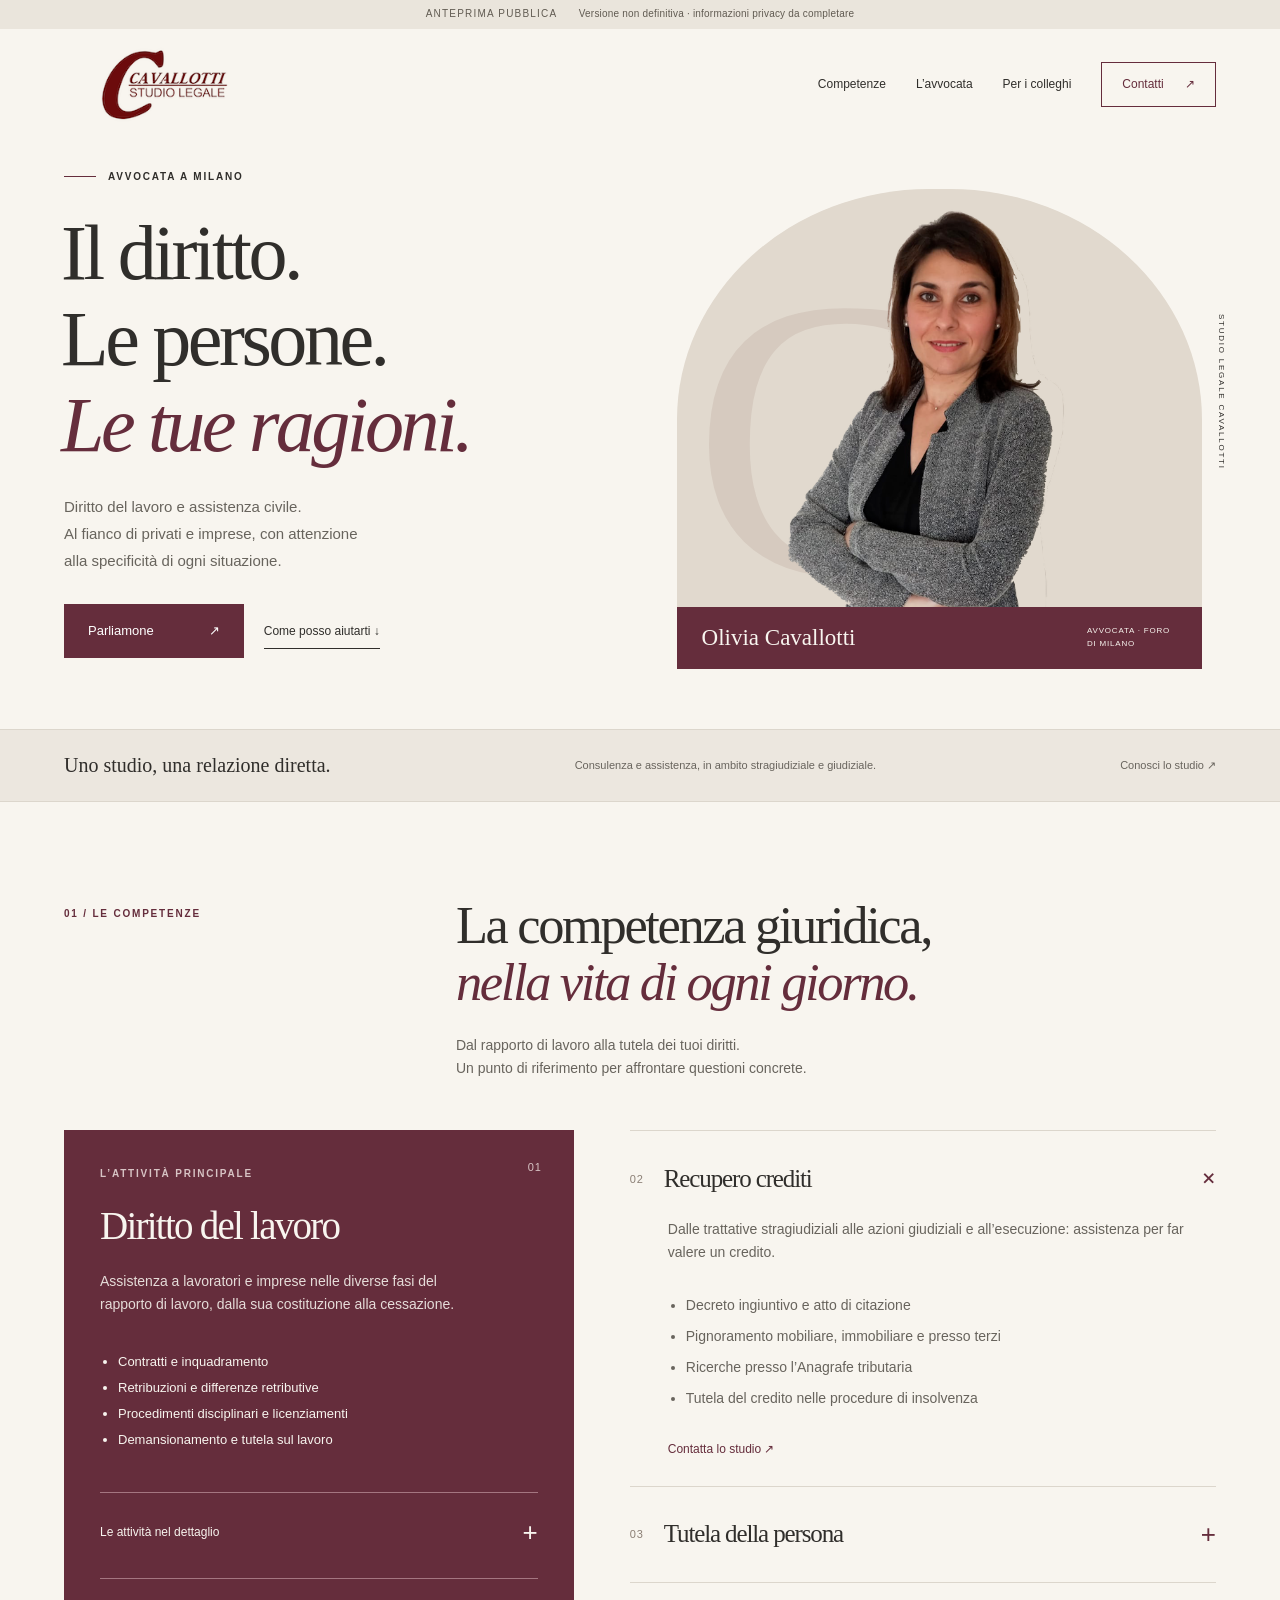
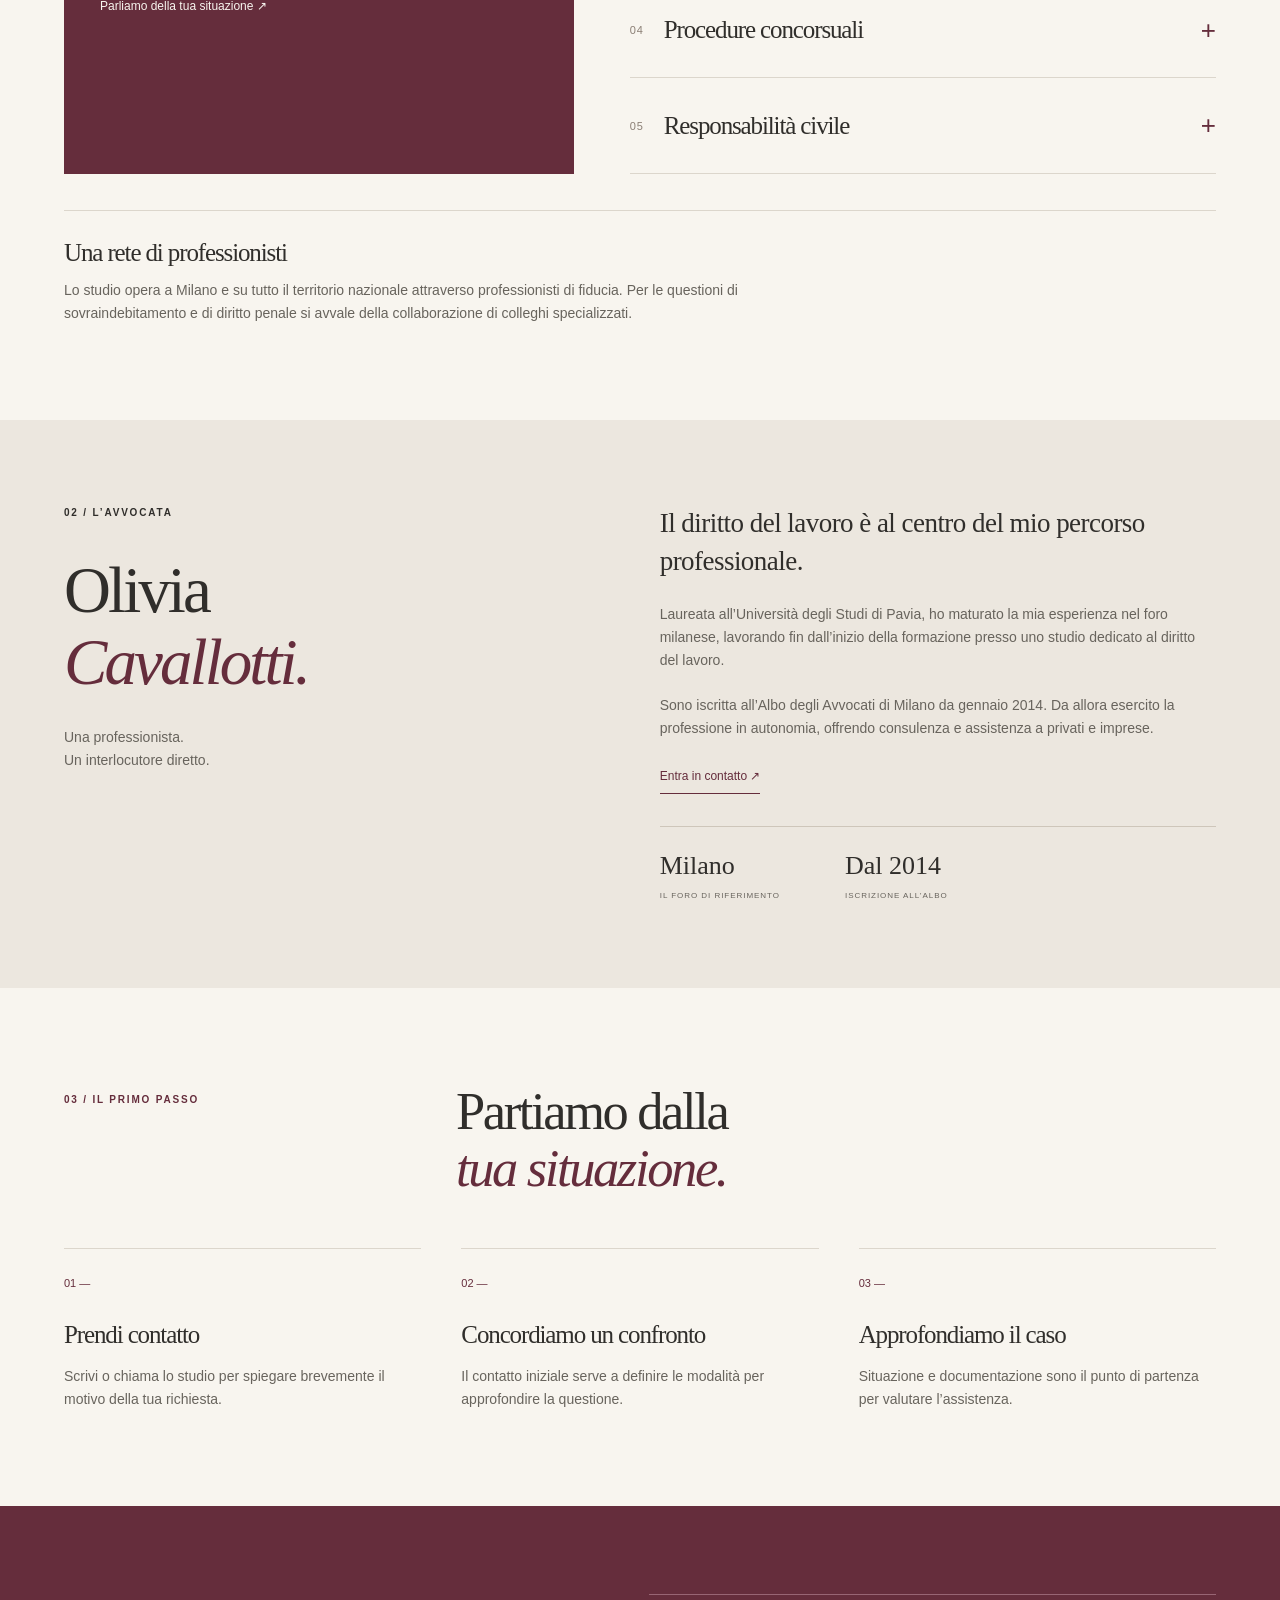
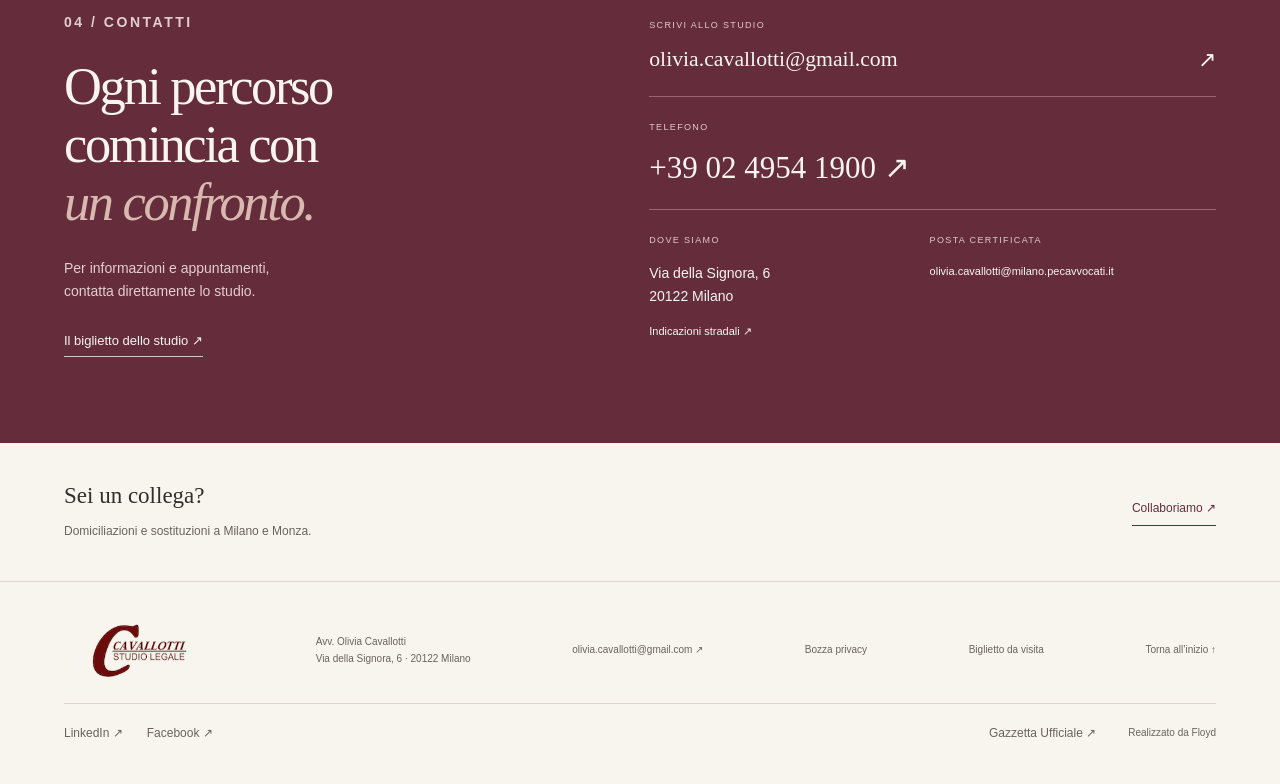
==== commit 30ae1655: "Publish compact business card and original logo from e87b56e" ====
--- a/index.html
+++ b/index.html
@@ -1,6 +1,6 @@
 <!doctype html><html lang="it"><head><meta charset="utf-8"><meta name="viewport" content="width=device-width, initial-scale=1"><meta name="robots" content="noindex, nofollow"><title>Olivia Cavallotti | Diritto del lavoro e assistenza civile a Milano</title><meta name="description" content="Studio Legale Cavallotti a Milano. Diritto del lavoro, recupero crediti e assistenza civile per privati e imprese."><meta name="theme-color" content="#652d3c"><link rel="stylesheet" href="assets/style.css"><script src="assets/site.js" defer></script></head><body>
 <a class="skip" href="#main">Vai al contenuto</a><div class="preview">ANTEPRIMA PUBBLICA <span>Versione non definitiva · informazioni privacy da completare</span></div>
-<header class="header wrap"><a class="brand" href="index.html" aria-label="Studio Legale Cavallotti — Home"><span class="brand-mark" aria-hidden="true">C.</span><span>CAVALLOTTI<small>STUDIO LEGALE · MILANO</small></span></a><button class="menu-toggle" aria-expanded="false" aria-controls="navigation" hidden>Menu <span aria-hidden="true">☰</span></button><nav id="navigation" aria-label="Menu principale"><a href="index.html#competenze">Competenze</a><a href="index.html#olivia">L’avvocata</a><a href="domiciliazioni.html" >Per i colleghi</a><a class="nav-contact" href="index.html#contatti">Contatti <span aria-hidden="true">↗</span></a></nav></header>
+<header class="header wrap"><a class="brand" href="index.html" aria-label="Studio Legale Cavallotti — Home"><img class="brand-logo" src="assets/logo-originale.png" width="220" height="94" alt="Cavallotti Studio Legale"></a><button class="menu-toggle" aria-expanded="false" aria-controls="navigation" hidden>Menu <span aria-hidden="true">☰</span></button><nav id="navigation" aria-label="Menu principale"><a href="index.html#competenze">Competenze</a><a href="index.html#olivia">L’avvocata</a><a href="domiciliazioni.html" >Per i colleghi</a><a class="nav-contact" href="index.html#contatti">Contatti <span aria-hidden="true">↗</span></a></nav></header>
 <main id="main"><section class="hero wrap" aria-labelledby="hero-title"><div class="hero-copy"><p class="eyebrow"><span class="rule"></span> AVVOCATA A MILANO</p><h1 id="hero-title">Il diritto.<br>Le persone.<br><em>Le tue ragioni.</em></h1><p class="hero-intro">Diritto del lavoro e assistenza civile.<br>Al fianco di privati e imprese, con attenzione<br class="desktop-break"> alla specificità di ogni situazione.</p><a class="button" href="#contatti">Parliamone <span aria-hidden="true">↗</span></a><a class="text-link hero-secondary" href="#competenze">Come posso aiutarti ↓</a></div><div class="hero-portrait"><div class="portrait-arch" aria-hidden="true"></div><span class="portrait-word" aria-hidden="true">C</span><img src="assets/olivia.png" width="594" height="683" alt="Avvocata Olivia Cavallotti" fetchpriority="high"><div class="portrait-label"><span>Olivia Cavallotti</span><small>AVVOCATA · FORO DI MILANO</small></div><span class="portrait-side" aria-hidden="true">STUDIO LEGALE CAVALLOTTI</span></div></section>
 <div class="intro-strip"><div class="wrap"><span>Uno studio, una relazione diretta.</span><p>Consulenza e assistenza, in ambito stragiudiziale e giudiziale.</p><a href="#olivia">Conosci lo studio ↗</a></div></div>
 <section class="section wrap" id="competenze" aria-labelledby="competence-title"><div class="section-heading"><p class="eyebrow">01 / LE COMPETENZE</p><div><h2 id="competence-title">La competenza giuridica,<br><em>nella vita di ogni giorno.</em></h2><p>Dal rapporto di lavoro alla tutela dei tuoi diritti.<br>Un punto di riferimento per affrontare questioni concrete.</p></div></div><div class="services"><article class="service featured"><span class="service-number">01</span><p class="eyebrow">L’ATTIVITÀ PRINCIPALE</p><h3>Diritto del lavoro</h3><p>Assistenza a lavoratori e imprese nelle diverse fasi del rapporto di lavoro, dalla sua costituzione alla cessazione.</p><ul><li>Contratti e inquadramento</li><li>Retribuzioni e differenze retributive</li><li>Procedimenti disciplinari e licenziamenti</li><li>Demansionamento e tutela sul lavoro</li></ul><details class="labor-detail"><summary>Le attività nel dettaglio <span class="plus" aria-hidden="true">+</span></summary><ul><li>Contratti, gestione e qualificazione del rapporto di lavoro</li><li>Riconoscimento della qualifica superiore, demansionamento e mobbing</li><li>Procedure disciplinari, dimissioni e risoluzione consensuale</li><li>Licenziamenti e trasferimenti d’azienda</li><li>Rapporti con INPS e INAIL</li><li>Recupero dei crediti di lavoro in caso di insolvenza del datore e accesso al Fondo di Garanzia INPS</li></ul></details><a href="#contatti">Parliamo della tua situazione ↗</a></article><div class="service-list"><details open><summary><span class="service-number">02</span><h3>Recupero crediti</h3><span class="plus" aria-hidden="true">+</span></summary><div class="service-detail"><p>Dalle trattative stragiudiziali alle azioni giudiziali e all’esecuzione: assistenza per far valere un credito.</p><ul><li>Decreto ingiuntivo e atto di citazione</li><li>Pignoramento mobiliare, immobiliare e presso terzi</li><li>Ricerche presso l’Anagrafe tributaria</li><li>Tutela del credito nelle procedure di insolvenza</li></ul><a href="#contatti">Contatta lo studio ↗</a></div></details><details><summary><span class="service-number">03</span><h3>Tutela della persona</h3><span class="plus" aria-hidden="true">+</span></summary><div class="service-detail"><p>Assistenza nelle procedure di amministrazione di sostegno, tutela e curatela, con attenzione alle esigenze della persona.</p><a href="#contatti">Contatta lo studio ↗</a></div></details><details><summary><span class="service-number">04</span><h3>Procedure concorsuali</h3><span class="plus" aria-hidden="true">+</span></summary><div class="service-detail"><p>Assistenza ai creditori nelle istanze di apertura delle procedure concorsuali e nella presentazione delle domande di ammissione al passivo.</p><a href="#contatti">Contatta lo studio ↗</a></div></details><details><summary><span class="service-number">05</span><h3>Responsabilità civile</h3><span class="plus" aria-hidden="true">+</span></summary><div class="service-detail"><p>Consulenza e assistenza nelle richieste di risarcimento del danno e nella tutela dei diritti in ambito civile.</p><a href="#contatti">Contatta lo studio ↗</a></div></details></div></div><div class="professional-network"><h3>Una rete di professionisti</h3><p>Lo studio opera a Milano e su tutto il territorio nazionale attraverso professionisti di fiducia. Per le questioni di sovraindebitamento e di diritto penale si avvale della collaborazione di colleghi specializzati.</p></div></section>
@@ -8,4 +8,4 @@
 <section class="section wrap" aria-labelledby="approach-title"><div class="section-heading"><p class="eyebrow">03 / IL PRIMO PASSO</p><h2 id="approach-title">Partiamo dalla<br><em>tua situazione.</em></h2></div><div class="steps"><article><span>01 —</span><h3>Prendi contatto</h3><p>Scrivi o chiama lo studio per spiegare brevemente il motivo della tua richiesta.</p></article><article><span>02 —</span><h3>Concordiamo un confronto</h3><p>Il contatto iniziale serve a definire le modalità per approfondire la questione.</p></article><article><span>03 —</span><h3>Approfondiamo il caso</h3><p>Situazione e documentazione sono il punto di partenza per valutare l’assistenza.</p></article></div></section>
 <section class="contact" id="contatti" aria-labelledby="contact-title"><div class="wrap contact-grid"><div><p class="eyebrow">04 / CONTATTI</p><h2 id="contact-title">Ogni percorso<br>comincia con<br><em>un confronto.</em></h2><p>Per informazioni e appuntamenti,<br>contatta direttamente lo studio.</p><a class="contact-card-link" href="biglietto.html">Il biglietto dello studio ↗</a></div><div class="contact-details"><div><span class="contact-label">SCRIVI ALLO STUDIO</span><a class="email-link" href="mailto:olivia.cavallotti@gmail.com">olivia.cavallotti@gmail.com <span aria-hidden="true">↗</span></a></div><div><span class="contact-label">TELEFONO</span><a class="phone-link" href="tel:+390249541900">+39 02 4954 1900 ↗</a></div><div class="contact-bottom"><div><span class="contact-label">DOVE SIAMO</span><address>Via della Signora, 6<br>20122 Milano</address><a href="https://www.google.com/maps/search/?api=1&amp;query=Via+della+Signora+6+Milano" target="_blank" rel="noopener noreferrer">Indicazioni stradali ↗</a></div><div><span class="contact-label">POSTA CERTIFICATA</span><a class="pec" href="mailto:olivia.cavallotti@milano.pecavvocati.it">olivia.cavallotti@milano.pecavvocati.it</a></div></div></div></div></section>
 <aside class="colleague wrap"><p>Sei un collega?<br><span>Domiciliazioni e sostituzioni a Milano e Monza.</span></p><a class="text-link" href="domiciliazioni.html">Collaboriamo ↗</a></aside>
-</main><footer class="footer wrap"><a class="brand" href="index.html"><span class="brand-mark" aria-hidden="true">C.</span><span>CAVALLOTTI<small>STUDIO LEGALE</small></span></a><p>Avv. Olivia Cavallotti<br>Via della Signora, 6 · 20122 Milano</p><a href="mailto:olivia.cavallotti@gmail.com">olivia.cavallotti@gmail.com ↗</a><a href="privacy.html">Bozza privacy</a><a href="biglietto.html">Biglietto da visita</a><a href="#main">Torna all’inizio ↑</a><div class="footer-links"><nav aria-label="Social dello studio"><a href="https://www.linkedin.com/in/olivia-cavallotti-458b9453/" target="_blank" rel="noopener noreferrer">LinkedIn ↗</a><a href="https://www.facebook.com/Studio-Legale-Cavallotti-107336581391763/?view_public_for=107336581391763" target="_blank" rel="noopener noreferrer">Facebook ↗</a></nav><a href="https://www.gazzettaufficiale.it/" target="_blank" rel="noopener noreferrer">Gazzetta Ufficiale ↗</a><span class="site-credit">Realizzato da Floyd</span></div></footer></body></html>
+</main><footer class="footer wrap"><a class="brand" href="index.html"><img class="brand-logo" src="assets/logo-originale.png" width="220" height="94" alt="Cavallotti Studio Legale"></a><p>Avv. Olivia Cavallotti<br>Via della Signora, 6 · 20122 Milano</p><a href="mailto:olivia.cavallotti@gmail.com">olivia.cavallotti@gmail.com ↗</a><a href="privacy.html">Bozza privacy</a><a href="biglietto.html">Biglietto da visita</a><a href="#main">Torna all’inizio ↑</a><div class="footer-links"><nav aria-label="Social dello studio"><a href="https://www.linkedin.com/in/olivia-cavallotti-458b9453/" target="_blank" rel="noopener noreferrer">LinkedIn ↗</a><a href="https://www.facebook.com/Studio-Legale-Cavallotti-107336581391763/?view_public_for=107336581391763" target="_blank" rel="noopener noreferrer">Facebook ↗</a></nav><a href="https://www.gazzettaufficiale.it/" target="_blank" rel="noopener noreferrer">Gazzetta Ufficiale ↗</a><span class="site-credit">Realizzato da Floyd</span></div></footer></body></html>
--- a/assets/style.css
+++ b/assets/style.css
@@ -87,27 +87,8 @@
   min-height:112px;
   gap:24px
 }
-.brand{
-  display:flex;
-  align-items:center;
-  gap:12px;
-  font-family:var(--serif);
-  letter-spacing:.09em;
-  font-size:20px;
-  line-height:1.2
-}
-.brand small{
-  display:block;
-  font:9px/1.8 -apple-system,BlinkMacSystemFont,'Segoe UI',sans-serif;
-  letter-spacing:.17em;
-  margin-top:5px
-}
-.brand-mark{
-  font:italic 58px/.9 var(--serif);
-  color:var(--wine);
-  letter-spacing:-.1em;
-  margin-right:7px
-}
+.brand{display:flex;align-items:center;flex-shrink:0}
+.brand-logo{width:200px;height:auto;mix-blend-mode:multiply}
 .header nav{
   display:flex;
   gap:30px;
@@ -546,12 +527,7 @@
   justify-content:space-between;
   gap:24px
 }
-.footer .brand{
-  font-size:15px
-}
-.footer .brand-mark{
-  font-size:42px
-}
+.footer .brand-logo{width:150px}
 .footer p,.footer>a:not(.brand){
   font-size:10px;
   color:var(--muted)
@@ -650,15 +626,7 @@
     flex-wrap:wrap;
     padding-block:19px
   }
-  .brand{
-    font-size:17px
-  }
-  .brand-mark{
-    font-size:46px
-  }
-  .brand small{
-    font-size:8px
-  }
+  .brand-logo{width:170px}
   .menu-toggle:not([hidden]){
     display:flex;
     gap:13px;
@@ -935,34 +903,25 @@
 
 .site-credit { font-size: 10px; }
 
-/* Business card: shared contacts and downloadable print files. */
-.card-page { padding-top: 42px; }
-.card-intro { margin-bottom: 48px; }
-.card-intro h1 { font-size: clamp(48px, 5.5vw, 76px); margin: 20px 0; }
-.card-intro > p:last-child { color: var(--muted); }
-.card-grid { display: grid; grid-template-columns: minmax(0, 1fr) minmax(0, 1.1fr); gap: 72px; align-items: start; }
-.digital-card { border: 1px solid var(--line); background: #fffdf9; padding: 38px; box-shadow: 0 14px 45px #302e2b0a; }
-.card-top { display: flex; justify-content: space-between; align-items: center; margin-bottom: 38px; }
-.card-top .eyebrow { text-align: right; line-height: 1.8; }
-.digital-card h2 { font-size: clamp(40px, 4.3vw, 60px); }
-.card-role { font-size: 10px; letter-spacing: .12em; margin-top: 18px; }
-.card-contacts { margin: 30px 0; padding-top: 24px; border-top: 1px solid var(--line); font-size: 14px; }
-.card-contacts > a { display: block; margin: 12px 0; }
-.card-contacts a { overflow-wrap: anywhere; }
-.card-contacts p { font-size: 11px; margin-top: 16px; }
-.card-contacts p span { display: block; font-size: 9px; letter-spacing: .1em; margin-bottom: 4px; color: var(--muted); }
-.card-contacts address { font-size: 13px; font-style: normal; margin-top: 22px; color: var(--muted); }
-.card-save { display: flex; justify-content: space-between; gap: 16px; }
-.card-help { font-size: 12px; line-height: 1.6; color: var(--muted); margin-top: 16px; }
-.card-tools h2 { font-size: clamp(32px, 3.5vw, 44px); margin: 14px 0 20px; }
-.card-tools section > p:not(.eyebrow):not(.card-help):not(.print-spec) { font-size: 14px; color: var(--muted); }
-.qr-link { display: flex; align-items: center; flex-wrap: wrap; gap: 24px; margin: 24px 0 14px; font-size: 12px; color: var(--wine); }
-.qr-link img { background: white; width: 160px; height: 160px; }
-.card-tools .text-link { font-size: 12px; }
-.card-print { border-top: 1px solid var(--line); margin-top: 38px; padding-top: 30px; }
-.print-actions { display: flex; align-items: flex-start; flex-direction: column; gap: 18px; margin: 24px 0; }
-.print-actions .button { font-size: 12px; padding-inline: 20px; }
-.print-spec { font-size: 12px; color: var(--wine); }
+/* Compact contact card: QR and a single download action. */
+.card-page { padding-block: 28px 64px; }
+.contact-card { width: 100%; max-width: 400px; margin: 0 auto; padding: 30px 32px; text-align: center; background: #fffdf9; border: 1px solid var(--line); border-top: 3px solid var(--wine); border-radius: 4px; box-shadow: 0 12px 36px #302e2b08; }
+.card-label { font-size: 9px; letter-spacing: .15em; color: var(--muted); }
+.contact-card h1 { margin-top: 12px; font-size: clamp(28px, 5vw, 34px); letter-spacing: -.035em; }
+.card-role { margin-top: 6px; font-size: 12px; color: var(--muted); }
+.card-qr { display: block; width: fit-content; margin: 24px auto 0; padding: 10px; background: #fff; border: 1px solid #eee9e1; border-radius: 3px; }
+.card-qr img { width: 176px; height: 176px; }
+.card-hint { margin-top: 9px; font-size: 11px; color: var(--muted); }
+.card-details { display: grid; gap: 4px; margin: 19px 0 22px; font-size: 13px; }
+.card-details a { overflow-wrap: anywhere; }
+.card-download { display: flex; align-items: center; justify-content: space-between; width: 100%; min-height: 48px; padding: 12px 20px; font-size: 14px; }
 .contact-card-link { display: inline-block; margin-top: 26px; font-size: 13px; border-bottom: 1px solid #d7c3c4; padding-bottom: 5px; }
-@media(max-width: 900px) { .card-grid { gap: 34px; } .digital-card { padding: 28px; } }
-@media(max-width: 760px) { .card-grid { grid-template-columns: minmax(0, 1fr); gap: 42px; } .card-intro { margin-bottom: 30px; } .digital-card { padding: 28px 24px; } }
+@media(max-width:760px) {
+  .card-page { padding-block: 12px 36px; }
+  .contact-card { padding: 24px; }
+}
+@media(max-width:360px) {
+  .card-page { padding-inline: 16px; }
+  .contact-card { padding: 22px 18px; }
+  .contact-card h1 { font-size: 27px; }
+}
